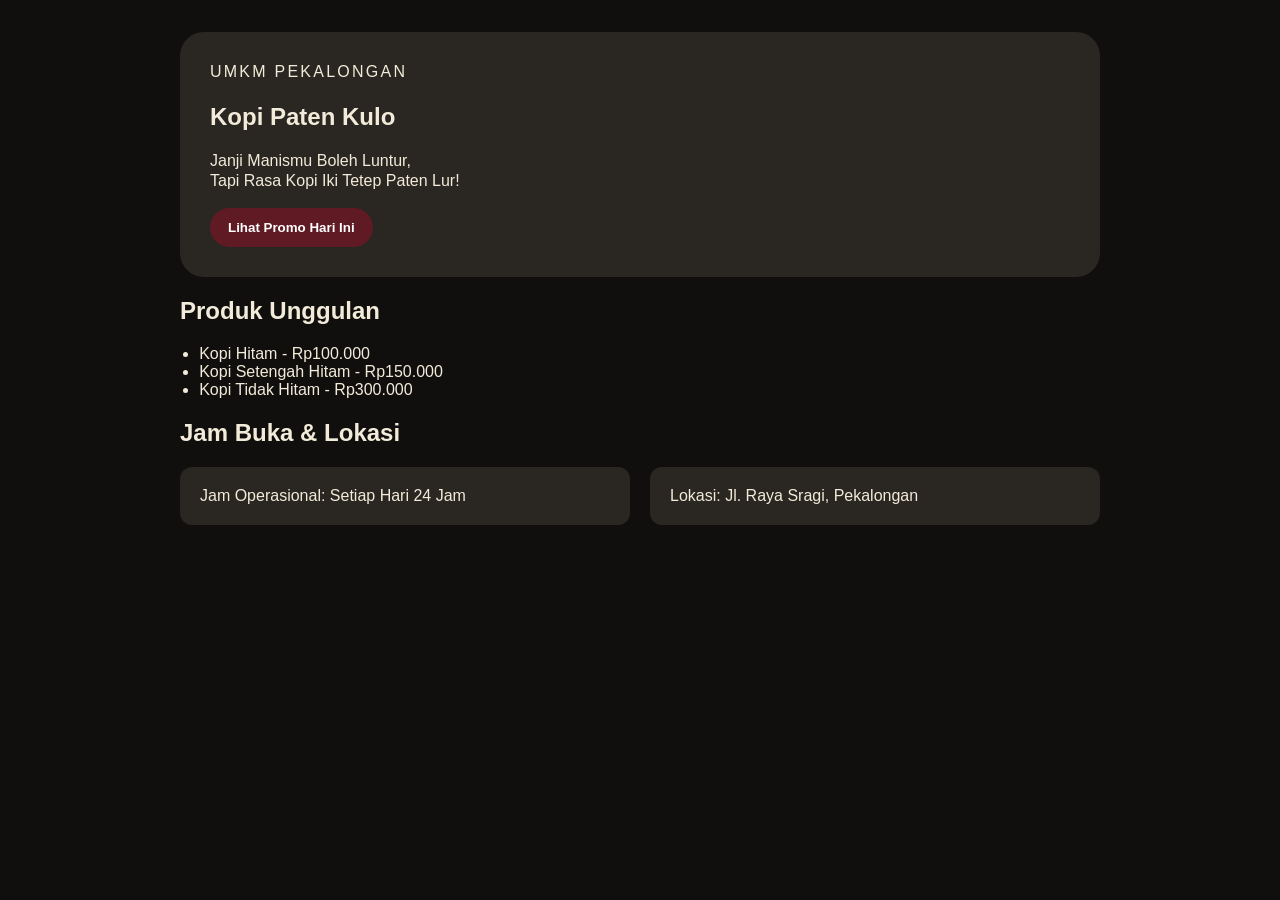
==== index.html @ 9f0358c4 "Final Section Jam Buka & Lokasi" ====
<!DOCTYPE html>
<html lang="id">
<head>
    <meta charset="UTF-8">
    <meta name="viewport" content="width=device-width, initial-scale=1.0">
    <title>Kopi Paten Kulo</title>
    <link rel="stylesheet" href="css/style.css">
</head>
<body>
    <main class="page">
        <section class="hero">
            <p class="eyebrow">UMKM Pekalongan</p>
            <h1>Kopi Paten Kulo</h1>
            <p>Janji Manismu Boleh Luntur, <br> Tapi Rasa Kopi Iki Tetep Paten Lur!</p>
            <button id="btn" type="button">Lihat Promo Hari Ini</button>
        </section>

        <section aria-labelledby="produk-title">
            <h2 id="produk-title">Produk Unggulan</h2>
            <ul class="produk">
                <li>Kopi Hitam          - Rp100.000</li>
                <li>Kopi Setengah Hitam - Rp150.000</li>
                <li>Kopi Tidak Hitam    - Rp300.000</li>
            </ul>

        </section>

        <section class="jam">
            <h2 id="title">Jam Buka & Lokasi</h2>
            <div class="info">
            <p>Jam Operasional: Setiap Hari 24 Jam</p>
            <p>Lokasi:
            Jl. Raya Sragi, Pekalongan</p>
            </div>
        </section>

    </main>
    <script src="js/script.js"></script>
</body>
</html>
---- css/style.css ----
body {
    margin: 0;
    color: #f2ebd9;
    background: #110f0e;
    font-family: Arial, sans-serif;
}

.page {
    max-width: 920px;
    margin: 0 auto;
    padding: 32px 20px;
}

.hero {
    padding: 30px;
    color: #f2ebd9;
    background: #2a2622;
    border-radius: 24px;
}

.hero p {
    line-height: 1.3;
}

.eyebrow {
    margin: 0 0 8px; 
    letter-spacing: 0.14em;
    text-transform: uppercase;
}

.produk {
    margin-top: 0;
    padding-left: 1.2rem;
}

button {
    padding: 12px 18px;
    color: #ffffff;
    font-weight: 700;
    background: #601a24;
    cursor: pointer;
    border: 0;
    border-radius: 999px;
}

.jam p {
    background: #2a2622;
    color: #f2ebd9;
    display: flex;
    padding: 20px;
    width: 100%;
    border-radius: 12px;
    align-items: center;
    margin-top: 0;
}

.info {
    display: flex;
    gap: 20px;
}
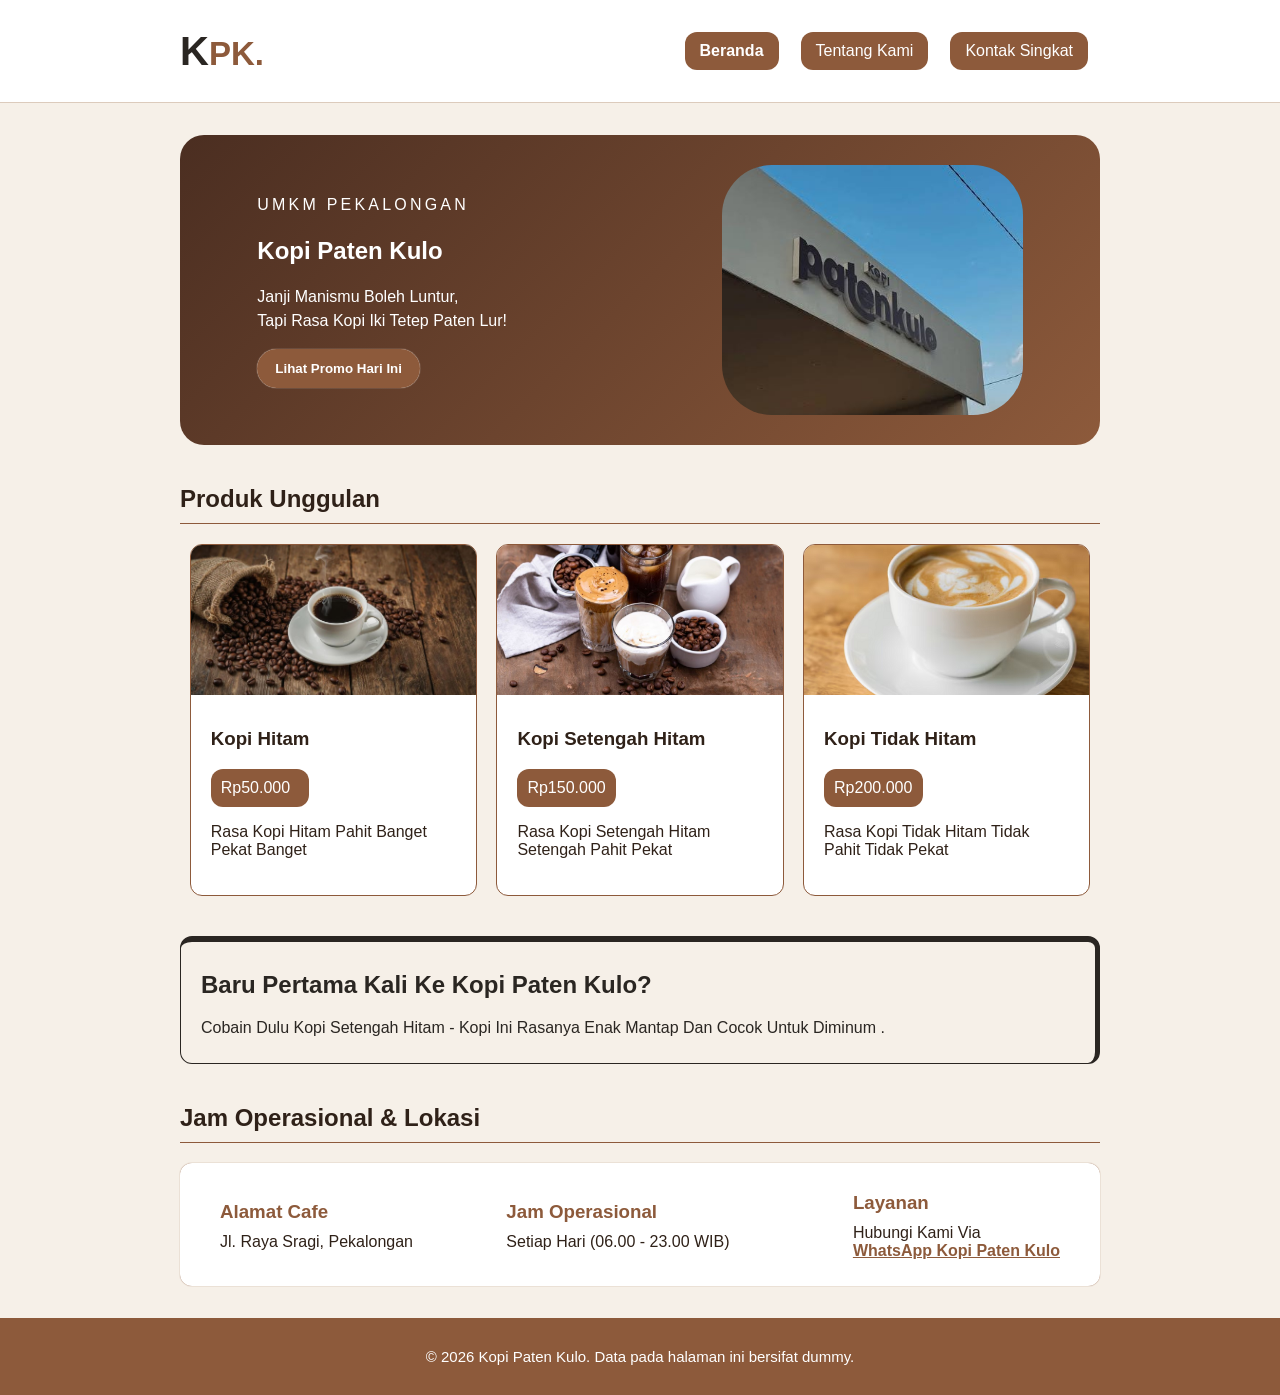
==== commit a7afb098: "feat: tambah semantic html dan navigasi 2 halaman" ====
--- a/index.html
+++ b/index.html
@@ -3,38 +3,91 @@
 <head>
     <meta charset="UTF-8">
     <meta name="viewport" content="width=device-width, initial-scale=1.0">
-    <title>Kopi Paten Kulo</title>
+    <title>Kopi Paten Kulo - Website UMKM</title>
     <link rel="stylesheet" href="css/style.css">
 </head>
-<body>
-    <main class="page">
+<body id="beranda">
+    <a class="skip-link" href="#konten">Lewati ke konten utama</a>
+    <header class="site-header">
+      <nav class="nav" aria-label="Navigasi utama">
+        <a class="brand" href="index.html"><span>K</span>PK.</a>
+        <ul>
+          <li><a aria-current="page" href="index.html">Beranda</a></li>
+          <li><a  href="tentang.html">Tentang Kami</a></li>
+          <li><a href="index.html#kontak">Kontak Singkat</a></li>
+        </ul>
+      </nav>
+    </header>
+
+    <main class="page" id="konten">
         <section class="hero">
+            <div class="hero-content">
             <p class="eyebrow">UMKM Pekalongan</p>
             <h1>Kopi Paten Kulo</h1>
             <p>Janji Manismu Boleh Luntur, <br> Tapi Rasa Kopi Iki Tetep Paten Lur!</p>
             <button id="btn" type="button">Lihat Promo Hari Ini</button>
+            </div>
+            <img src="assets/images/images.jpg" alt="Kopi Paten Kulo">
         </section>
 
         <section aria-labelledby="produk-title">
             <h2 id="produk-title">Produk Unggulan</h2>
-            <ul class="produk">
-                <li>Kopi Hitam          - Rp100.000</li>
-                <li>Kopi Setengah Hitam - Rp150.000</li>
-                <li>Kopi Tidak Hitam    - Rp300.000</li>
-            </ul>
-
-        </section>
-
-        <section class="jam">
-            <h2 id="title">Jam Buka & Lokasi</h2>
-            <div class="info">
-            <p>Jam Operasional: Setiap Hari 24 Jam</p>
-            <p>Lokasi:
-            Jl. Raya Sragi, Pekalongan</p>
+            <div class="produk-list">
+                <article class="produk-card">
+                    <img src="assets/images/kopi1.jpg" alt="Kopi Hitam">
+                    <div class="produk-info">
+                    <h3>Kopi Hitam</h3>
+                    <p class="harga">Rp50.000</p>
+                    <p>Rasa Kopi Hitam Pahit Banget Pekat Banget</p>
+                    </div>
+                </article>
+                <article class="produk-card">
+                    <img src="assets/images/kopi3.jpg" alt="Kopi Setengah Hitam">
+                    <div class="produk-info">
+                    <h3>Kopi Setengah Hitam</h3>
+                    <p class="harga">Rp150.000</p>
+                    <p>Rasa Kopi Setengah Hitam Setengah Pahit Pekat</p>
+                    </div>
+                </article>
+                <article class="produk-card">
+                    <img src="assets/images/kopi2.png" alt="Kopi Tidak Hitam">
+                    <div class="produk-info">
+                    <h3>Kopi Tidak Hitam</h3>
+                    <p class="harga">Rp200.000</p>
+                    <p>Rasa Kopi Tidak Hitam Tidak Pahit Tidak Pekat</p>
+                    </div>
+                </article>
             </div>
         </section>
 
+        <aside class="tambahan">
+            <h2>Baru Pertama Kali Ke Kopi Paten Kulo?</h2>
+            <p>Cobain Dulu Kopi Setengah Hitam - Kopi Ini Rasanya Enak Mantap Dan Cocok Untuk Diminum   .</p>
+        </aside>
+
+        <section class="kontak" id="kontak">
+            <h2 id="Kontak-title">Jam Operasional & Lokasi</h2>
+            <div class="kontak-card">
+            <div class="alamat">
+                <h3>Alamat Cafe</h3>
+                <p>Jl. Raya Sragi, Pekalongan</p>
+            </div>
+            <div class="jamop">
+                <h3>Jam Operasional</h3>
+                <p>Setiap Hari (06.00 - 23.00 WIB)</p>
+            </div>
+            <div class="layanan">
+                <h3>Layanan</h3>
+                <p>Hubungi Kami Via <br>
+                <a href="https://wa.me/6285641363739" target="_blank">
+                     WhatsApp Kopi Paten Kulo</a></p>
+            </div>
+            </div>
+        </section>
     </main>
+    <footer>
+        <p>&copy; 2026 Kopi Paten Kulo. Data pada halaman ini bersifat dummy.</p>
+    </footer>
     <script src="js/script.js"></script>
 </body>
 </html> 
--- a/css/style.css
+++ b/css/style.css
@@ -1,8 +1,71 @@
 body {
+    padding: 0;
     margin: 0;
-    color: #f2ebd9;
-    background: #110f0e;
+    color: #2f2118;
+    background: #f6f0e8;
     font-family: Arial, sans-serif;
+}
+
+/* Bagian Navbar */
+.site-header { 
+    padding: 16px 20px; 
+    background: white; 
+    border-bottom: 1px solid #dccbbc; 
+}
+
+.nav {
+    max-width: 920px; 
+    margin: 0 auto; 
+    display: flex;
+    align-items: center;
+    justify-content: space-between;
+}
+.brand { 
+    display: inline-block;  
+    color: #8d5a3b; 
+    font-weight: 800; 
+    text-decoration: none;
+    font-size: 33px;
+}
+
+.brand span {
+    font-size: 40px;
+    color: #2a2622;
+}
+.nav ul { 
+    display: flex;
+    gap: 10px; 
+    list-style: none; 
+}
+ .nav ul li a {
+    text-decoration: none;
+    color: white;
+    font-size: 16px;
+    background: #8d5a3b;
+    padding: 10px 15px;
+    border-radius: 12px;
+ }
+
+ .nav ul li a:hover {
+    text-decoration: underline;
+ }
+
+.nav ul li { 
+    display: flex; 
+    margin-right: 12px; 
+    align-items: center;
+}
+.nav a[aria-current="page"] { 
+    font-weight: 750; 
+}
+
+a:focus-visible,
+button:focus-visible { outline: 3px solid #2563eb; outline-offset: 3px; }
+/* Akhir Navbar */
+
+/* Bagian Section Hero */
+[aria-labelledby="produk-title"] {
+    margin-top: 40px;
 }
 
 .page {
@@ -11,51 +74,240 @@
     padding: 32px 20px;
 }
 
+.hero img {
+    width: 35%; 
+    border-radius: 50px;
+}
+
 .hero {
     padding: 30px;
-    color: #f2ebd9;
-    background: #2a2622;
+    color: white;
+    background: linear-gradient(135deg, #4b2e21, #8d5a3b);
     border-radius: 24px;
+    display: flex;
+    justify-content: space-around;
+    align-items: center;
+}
+
+.hero-content {
+    margin-right: 120px;
 }
 
 .hero p {
-    line-height: 1.3;
+    line-height: 1.5;
 }
 
 .eyebrow {
     margin: 0 0 8px; 
-    letter-spacing: 0.14em;
+    letter-spacing: 0.20em;
     text-transform: uppercase;
-}
-
-.produk {
-    margin-top: 0;
-    padding-left: 1.2rem;
 }
 
 button {
     padding: 12px 18px;
-    color: #ffffff;
+    color: white;
     font-weight: 700;
-    background: #601a24;
+    background: #8d5a3b;
     cursor: pointer;
     border: 0;
     border-radius: 999px;
-}
-
-.jam p {
-    background: #2a2622;
-    color: #f2ebd9;
-    display: flex;
-    padding: 20px;
+    box-shadow: 0 0 1px white;
+}
+/* Akhir Section Hero */
+
+/* Bagian section Produk */
+[aria-labelledby="produk-title"] {
+    margin-top: 40px;
+}
+
+#produk-title {
+    border-bottom: 1px solid #8d5a3b;
+    padding-bottom: 10px;
+}
+
+.produk-list {
+    display: flex;
+    justify-content: space-around;
+    align-items: center;
+}
+.produk-card {
+    width: 31%;
+    background: white;
+    overflow: hidden;
+    border-radius: 12px;
+    border: 1px solid #8d5a3b;
+}
+
+.produk-card img {
     width: 100%;
-    border-radius: 12px;
-    align-items: center;
+    height: 150px;
+    object-fit: cover;    
+}
+
+.produk-info {
+    padding: 10px 20px 20px 20px;
+}
+
+.harga {
+    background: #8d5a3b;
+    width: 32%;
+    border-radius: 12px;
+    color: white;
+    padding: 10px;
+}
+
+/* Akhir Section Produk */
+
+/* Aside */
+aside {
+    margin-top: 40px;
+    background: #f6f0e8;
+    padding: 10px 20px;
+    border-radius: 12px;
+    border: 1px solid #2a2622;
+    border-right: 5px solid #2a2622;
+    border-top: 6px solid #2a2622;
+    color: #2a2622;
+}
+/* Akhir Aside */
+
+/* Bagian Section Jam & Alamat */
+.kontak {
+    margin-top: 40px;
+}
+.kontak h2 {
+    border-bottom: 1px solid #8d5a3b;
+    padding-bottom: 10px;
+}
+
+.kontak-card {
+    display: flex;
+    justify-content: space-between;
+    align-items: center;
+    background: white;
+    box-shadow: 0 0 1px #8d5a3b;
+    padding: 10px 40px;
+    border-radius: 12px;
+}
+
+.kontak-card h3 {
+    color: #8d5a3b;
+    margin-bottom: 10px;
+}
+
+.kontak-card p {
+    font-weight: 100;
     margin-top: 0;
 }
 
-.info {
-    display: flex;
+.jamop {
+    margin-right: 30px;
+}
+
+.layanan a {
+    color: #8d5a3b;
+    font-weight: 600    ;
+}
+/* Akhir Jam & Alamat */
+
+/* Bagian Tentang Halaman 2 */
+[aria-labelledby="tentang-title"] {
+  background-color: white;
+  padding: 50px;
+  color: #2a2622;
+  border: 1px solid #8d5a3b;
+  border-radius: 12px;
+  text-align: center;
+  align-items: center;
+}
+
+.tentang-img {
+    width: 50%;
+    border-radius: 12px;
+    border: 2px solid white;
+}
+
+.desc {
+    line-height: 1.7;
+    margin-bottom: 35px;
+}
+/* Akhir Tentang Halaman 2 */
+
+/* bagian Section Nilai Halaman 2 */
+[aria-labelledby="nilai-title"] {
+    margin-top: 40px;
+    margin-bottom: 20px;
+}
+
+.box-nilai {
+    display: flex;
+}
+
+.box-nilai {
+    display: flex;
+    justify-content: space-between;
+    align-items: center;
     gap: 20px;
-}
-
+    padding: 10px 0;
+}
+
+.nilai-card {
+    background: #f6f0e8;
+    padding: 10px 20px;
+    border-radius: 12px;
+    border: 1px solid #2a2622;
+    border-right: 5px solid #2a2622;
+    border-bottom: 6px solid #2a2622;
+    color: #2a2622;
+}
+
+.nilai-card h3 {
+    margin-bottom: 10px;
+}
+
+.nilai-card p {
+    margin-top: 0;
+    font-weight: 100;
+}
+
+.nilai {
+    line-height: 1.5;
+}
+
+#nilai-title {
+    border-bottom: 1px solid #8d5a3b;
+    padding-bottom: 10px;
+}
+/* Akhir Nilai Halaman 2 */
+
+/* Bagian Skip Link */
+.skip-link { 
+    position: absolute; 
+    left: -9999px; 
+    padding: 8px 12px; 
+    color: white; 
+    background: #8d5a3b; 
+}
+
+.skip-link:focus { 
+    top: 8px; 
+    left: 8px; 
+}
+/* Akhir Skip Link */
+
+/* Footer 2 Halaman */
+footer {
+    padding: 15px;
+    color: white;
+    background: #8d5a3b ;
+    text-align: center;
+    font-size: 15px;
+}
+
+.site-footer { 
+    padding: 20px 20px; 
+    color: #8d5a3b; 
+    text-align: center; 
+    background: white; 
+}
+/* Akhir Footer 2 Halaman */
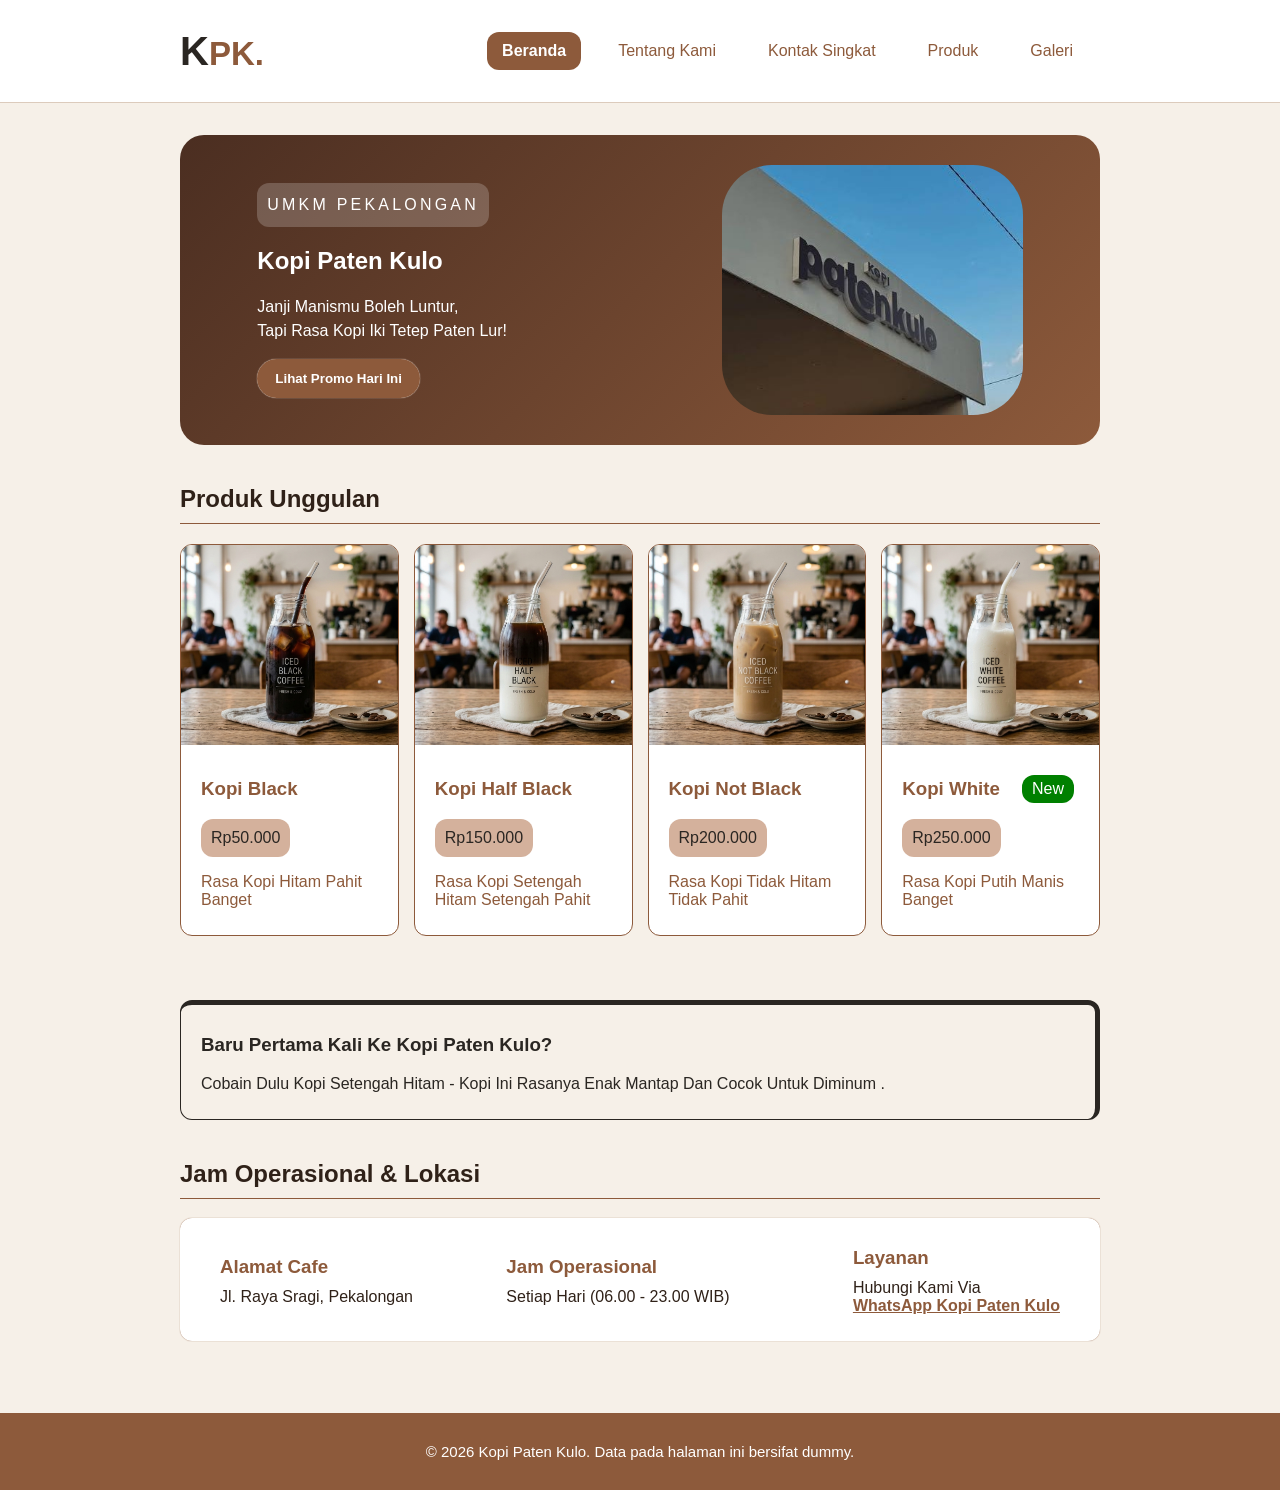
==== commit b739e548: "feat: tambah media dan tabel katalog" ====
--- a/index.html
+++ b/index.html
@@ -15,6 +15,8 @@
           <li><a aria-current="page" href="index.html">Beranda</a></li>
           <li><a  href="tentang.html">Tentang Kami</a></li>
           <li><a href="index.html#kontak">Kontak Singkat</a></li>
+          <li><a href="Produk.html">Produk</a></li>
+          <li><a href="galeri.html">Galeri</a></li>
         </ul>
       </nav>
     </header>
@@ -27,41 +29,63 @@
             <p>Janji Manismu Boleh Luntur, <br> Tapi Rasa Kopi Iki Tetep Paten Lur!</p>
             <button id="btn" type="button">Lihat Promo Hari Ini</button>
             </div>
-            <img src="assets/images/images.jpg" alt="Kopi Paten Kulo">
+            <img src="assets/images/kopi.jpg" alt="Kopi Paten Kulo">
         </section>
 
-        <section aria-labelledby="produk-title">
-            <h2 id="produk-title">Produk Unggulan</h2>
-            <div class="produk-list">
-                <article class="produk-card">
-                    <img src="assets/images/kopi1.jpg" alt="Kopi Hitam">
-                    <div class="produk-info">
-                    <h3>Kopi Hitam</h3>
-                    <p class="harga">Rp50.000</p>
-                    <p>Rasa Kopi Hitam Pahit Banget Pekat Banget</p>
-                    </div>
-                </article>
-                <article class="produk-card">
-                    <img src="assets/images/kopi3.jpg" alt="Kopi Setengah Hitam">
-                    <div class="produk-info">
-                    <h3>Kopi Setengah Hitam</h3>
-                    <p class="harga">Rp150.000</p>
-                    <p>Rasa Kopi Setengah Hitam Setengah Pahit Pekat</p>
-                    </div>
-                </article>
-                <article class="produk-card">
-                    <img src="assets/images/kopi2.png" alt="Kopi Tidak Hitam">
-                    <div class="produk-info">
-                    <h3>Kopi Tidak Hitam</h3>
-                    <p class="harga">Rp200.000</p>
-                    <p>Rasa Kopi Tidak Hitam Tidak Pahit Tidak Pekat</p>
-                    </div>
-                </article>
+<section aria-labelledby="produk-title">
+        <h2 id="produk-title">Produk Unggulan</h2>
+
+        <div class="produk-list">
+          <figure class="produk-card">
+            <img src="assets/images/kopi-hitam.jpg" alt="Kopi Black" />
+
+            <figcaption>
+              <h3>Kopi Black</h3>
+              <p class="harga">Rp50.000</p>
+              <p>Rasa Kopi Hitam Pahit Banget</p>
+            </figcaption>
+          </figure>
+
+          <figure class="produk-card">
+            <img
+              src="assets/images/kopi-setengah-hitam.jpg"
+              alt="Kopi Half Black"
+            />
+
+            <figcaption>
+              <h3>Kopi Half Black   </h3>
+              <p class="harga">Rp150.000</p>
+              <p>Rasa Kopi Setengah Hitam Setengah Pahit</p>
+            </figcaption>
+          </figure>
+
+          <figure class="produk-card">
+            <img src="assets/images/kopi-tidak-hitam.jpg" alt="Kopi Not Black" />
+
+            <figcaption>
+              <h3>Kopi Not Black</h3>
+              <p class="harga">Rp200.000</p>
+              <p>Rasa Kopi Tidak Hitam Tidak Pahit</p>
+            </figcaption>
+          </figure>
+
+          <figure class="produk-card">
+            <img src="assets/images/kopi-putih.jpg" alt="Kopi White"/>
+
+            <figcaption>
+            <div class="new">
+              <h3>Kopi White</h3>
+              <p>New</p>
             </div>
-        </section>
+              <p class="harga">Rp250.000</p>
+              <p>Rasa Kopi Putih Manis Banget</p>
+            </figcaption>
+          </figure>
+        </div>
+</section>
 
         <aside class="tambahan">
-            <h2>Baru Pertama Kali Ke Kopi Paten Kulo?</h2>
+            <h3>Baru Pertama Kali Ke Kopi Paten Kulo?</h3>
             <p>Cobain Dulu Kopi Setengah Hitam - Kopi Ini Rasanya Enak Mantap Dan Cocok Untuk Diminum   .</p>
         </aside>
 
--- a/css/style.css
+++ b/css/style.css
@@ -38,25 +38,39 @@
     list-style: none; 
 }
  .nav ul li a {
+    font-weight: 500;
+    text-decoration: none;
+    color: #8d5a3b;
+    font-size: 16px;
+    padding: 10px 15px;
+    border-radius: 12px;
+    transition: all .3s ease;
+ }
+
+ .nav ul li a:hover {
+    text-decoration: underline;
+    background: #8d5a3b4f;
+ }
+
+.nav ul li { 
+    display: flex; 
+    margin-right: 12px; 
+    align-items: center;
+}
+.nav a[aria-current="page"] { 
+    font-weight: 750; 
     text-decoration: none;
     color: white;
     font-size: 16px;
     background: #8d5a3b;
     padding: 10px 15px;
     border-radius: 12px;
- }
-
- .nav ul li a:hover {
-    text-decoration: underline;
- }
-
-.nav ul li { 
-    display: flex; 
-    margin-right: 12px; 
-    align-items: center;
-}
-.nav a[aria-current="page"] { 
-    font-weight: 750; 
+}
+
+.nav a[aria-current="page"]:hover {
+    background: #8d5a3b;
+    color: white;
+    text-decoration: none;
 }
 
 a:focus-visible,
@@ -93,6 +107,19 @@
     margin-right: 120px;
 }
 
+.hero-content-produk {
+    margin-left: 70px;
+}
+
+.hero-content-produk span {
+    color: white;
+    font-weight: 700;
+}
+
+.hero-content-galeri {
+    margin-right: 140px;
+}
+
 .hero p {
     line-height: 1.5;
 }
@@ -101,6 +128,18 @@
     margin: 0 0 8px; 
     letter-spacing: 0.20em;
     text-transform: uppercase;
+    background: rgba(255, 255, 255, 0.2);
+    padding: 10px;
+    width: fit-content;
+    border-radius: 12px;
+    white-space: nowrap;
+}
+
+.eyebrow-tentang {
+    margin: 0 0 8px; 
+    letter-spacing: 0.20em;
+    text-transform: uppercase;
+
 }
 
 button {
@@ -120,6 +159,10 @@
     margin-top: 40px;
 }
 
+.foto-produk {
+    margin-top: 40px;
+}
+
 #produk-title {
     border-bottom: 1px solid #8d5a3b;
     padding-bottom: 10px;
@@ -129,19 +172,108 @@
     display: flex;
     justify-content: space-around;
     align-items: center;
-}
+    margin-bottom: 40px;
+    gap: 15px;
+}
+
+.produk-list-foto {
+    display: flex;
+    align-items: center;
+    justify-content: space-around;
+    margin-bottom: 10px;
+}
+
 .produk-card {
-    width: 31%;
+    width: 25%;
     background: white;
     overflow: hidden;
     border-radius: 12px;
     border: 1px solid #8d5a3b;
+    
 }
 
 .produk-card img {
     width: 100%;
-    height: 150px;
+    height: 200px;
     object-fit: cover;    
+}
+
+.new {
+    display: flex;
+    align-items: center;
+    justify-content: space-between;
+}
+
+.new p {
+    margin-right: 5px;
+    background: green;
+    padding: 5px 10px;
+    border-radius: 12px;
+    color: white;
+}
+
+.produk-card .info-baru {
+    display: flex;
+    align-items: center;
+    justify-content: space-between;
+    
+}
+
+#tim-title {
+    border-bottom: 1px solid #8d5a3b;
+    padding-bottom: 10px;
+}
+
+.tim {
+    display: flex;
+    gap: 30px;
+    align-items: center;
+}
+
+.produk-card-tim {
+    width: 50%;
+    height: 350px;
+    background: white;
+    border-radius: 12px;
+    overflow: hidden;
+    border: 1px solid #8d5a3b;
+}
+
+.produk-card-tim img {
+    width: 100%;
+    height: 86%;
+    object-fit: cover;
+}
+
+.produk-card-tim figcaption {
+    padding: 10px 10px 10px 20px;
+}
+
+.suasana-kedai {
+    margin-top: 40px;
+}
+
+#suasana-title {
+    border-bottom: 1px solid #8d5a3b;
+    padding-bottom: 10px;
+}
+
+.produk-card-suasana {
+    background: white;
+    border-radius: 12px;
+    overflow: hidden;
+    border: 1px solid #8d5a3b;
+}
+
+.produk-card-suasana img {
+    width: 100%;
+    height: 290px;
+    object-fit: cover;
+}
+
+.produk-card-suasana figcaption {
+    padding: 10px;
+    text-align: center;
 }
 
 .produk-info {
@@ -149,11 +281,12 @@
 }
 
 .harga {
-    background: #8d5a3b;
-    width: 32%;
-    border-radius: 12px;
-    color: white;
+    margin-top: 0;
+    background: #b4785392;
+    width: fit-content;
+    border-radius: 12px;
     padding: 10px;
+    color: #2a2622;
 }
 
 /* Akhir Section Produk */
@@ -166,7 +299,7 @@
     border-radius: 12px;
     border: 1px solid #2a2622;
     border-right: 5px solid #2a2622;
-    border-top: 6px solid #2a2622;
+    border-top: 5px solid #2a2622;
     color: #2a2622;
 }
 /* Akhir Aside */
@@ -174,6 +307,7 @@
 /* Bagian Section Jam & Alamat */
 .kontak {
     margin-top: 40px;
+    padding-bottom: 40px;
 }
 .kontak h2 {
     border-bottom: 1px solid #8d5a3b;
@@ -236,7 +370,7 @@
 /* bagian Section Nilai Halaman 2 */
 [aria-labelledby="nilai-title"] {
     margin-top: 40px;
-    margin-bottom: 20px;
+    padding-bottom: 40px;
 }
 
 .box-nilai {
@@ -310,4 +444,183 @@
     text-align: center; 
     background: white; 
 }
-/* Akhir Footer 2 Halaman */+/* Akhir Footer 2 Halaman */
+
+.kategori {
+    margin-top: 40px;
+}
+
+.kategori-title {
+    border-bottom: 1px solid #8d5a3b;
+    padding-bottom: 10px;
+}
+.kategori-produk {
+    display: flex;
+    align-items: center;
+    gap: 20px;
+}
+
+.kategori-produk p {
+    width: 100%;
+    background: white;
+    box-shadow: 0 0 1px #8d5a3b;
+    padding: 20px;
+    border-radius: 12px;
+    margin: 0;
+    color: #8d5a3b;
+}
+
+.header-harga {
+    margin-top: 40px;
+}
+.header-harga h2 {
+    margin-bottom: 15px;
+}
+
+.header-harga p {
+    margin-top: 0;
+    border-bottom: 1px solid #8d5a3b;
+    padding-bottom: 10px;
+}
+
+/* Section Tabel */
+[aria-labelledby="harga-title"] {
+    margin-bottom: 40px;
+    padding-bottom: 40px;
+}
+
+.tabel {
+  border: 1px solid #8d5a3b;
+  border-radius: 12px;
+  overflow: hidden;
+  background-color: white;
+  text-align: left;
+}
+
+.tabel table {
+  width: 100%;
+  border-collapse: collapse;
+}
+
+.tabel caption {
+  text-align: left;
+  font-size: 1.125rem;
+  font-weight: bold;
+  padding: 16px 24px;
+  color: #1a1a1a;
+  background-color: #f6f0e8;
+}
+
+.tabel .caption-box {
+    background-color: white;
+}
+
+.tabel thead tr.title {
+  background-color: #8d5a3b;
+  color: #ffffff;
+}
+
+.tabel th, .tabel td {
+  padding: 16px 24px;
+}
+
+.tabel tbody tr td,
+.tabel tbody tr th {
+  border-top: 1px solid #e2d2c1;
+}
+
+.tabel tbody td:last-child {
+  font-weight: bold;
+  color: #8d5a3b;
+}
+
+.half-black {
+    background-color: #f6f0e8;
+}
+
+.white {
+    background-color: #f6f0e8;
+}
+
+.black {
+    background-color: #f6f0e8;
+}
+
+.not-black {
+    background-color: #f6f0e8;
+}
+/* Akhir Tabel */
+
+
+img { 
+    max-width: 100%; 
+    height: auto; 
+}
+figure { 
+    margin: 0 0 24px; 
+}
+
+figcaption {
+    padding: 10px 20px;
+    color: #8d5a3b;
+}
+
+[aria-labelledby="audio-title"] {
+    margin-top: 40px;
+    padding-bottom: 40px;
+}
+
+#audio-title {
+    border-bottom: 1px solid #8d5a3b;
+    padding-bottom: 10px;
+}
+
+.audio {
+    background: white;
+    padding: 10px 20px 20px 20px;
+    border-radius: 12px;
+    box-shadow: 0 0 1px #8d5a3b;
+}
+
+.audio p {
+    padding-left: 10px;
+    color: #8d5a3b;
+}
+
+audio {
+    width: 100%;
+    margin-top: 10px;
+}
+
+#video-title {
+    border-bottom: 1px solid #8d5a3b;
+    padding-bottom: 10px;
+}
+
+[aria-labelledby="video-title"] {
+    margin-top: 30px;
+}
+
+.video {
+  width: 95%;
+  background: white;
+  padding: 20px 20px 10px 20px;
+  border-radius: 12px;
+  align-items: center;
+}
+
+.video video {
+  display: block;
+  margin: 0 auto;
+  width: 95%;
+  border-radius: 14px;  
+  box-shadow: 5px 5px 0 #2a2622;
+  background: #f6f0e8;
+}
+
+.video figcaption {
+  margin-top: 15px;
+  font-size: 15px;
+  line-height: 1.6;
+  color: #5f5148;
+}
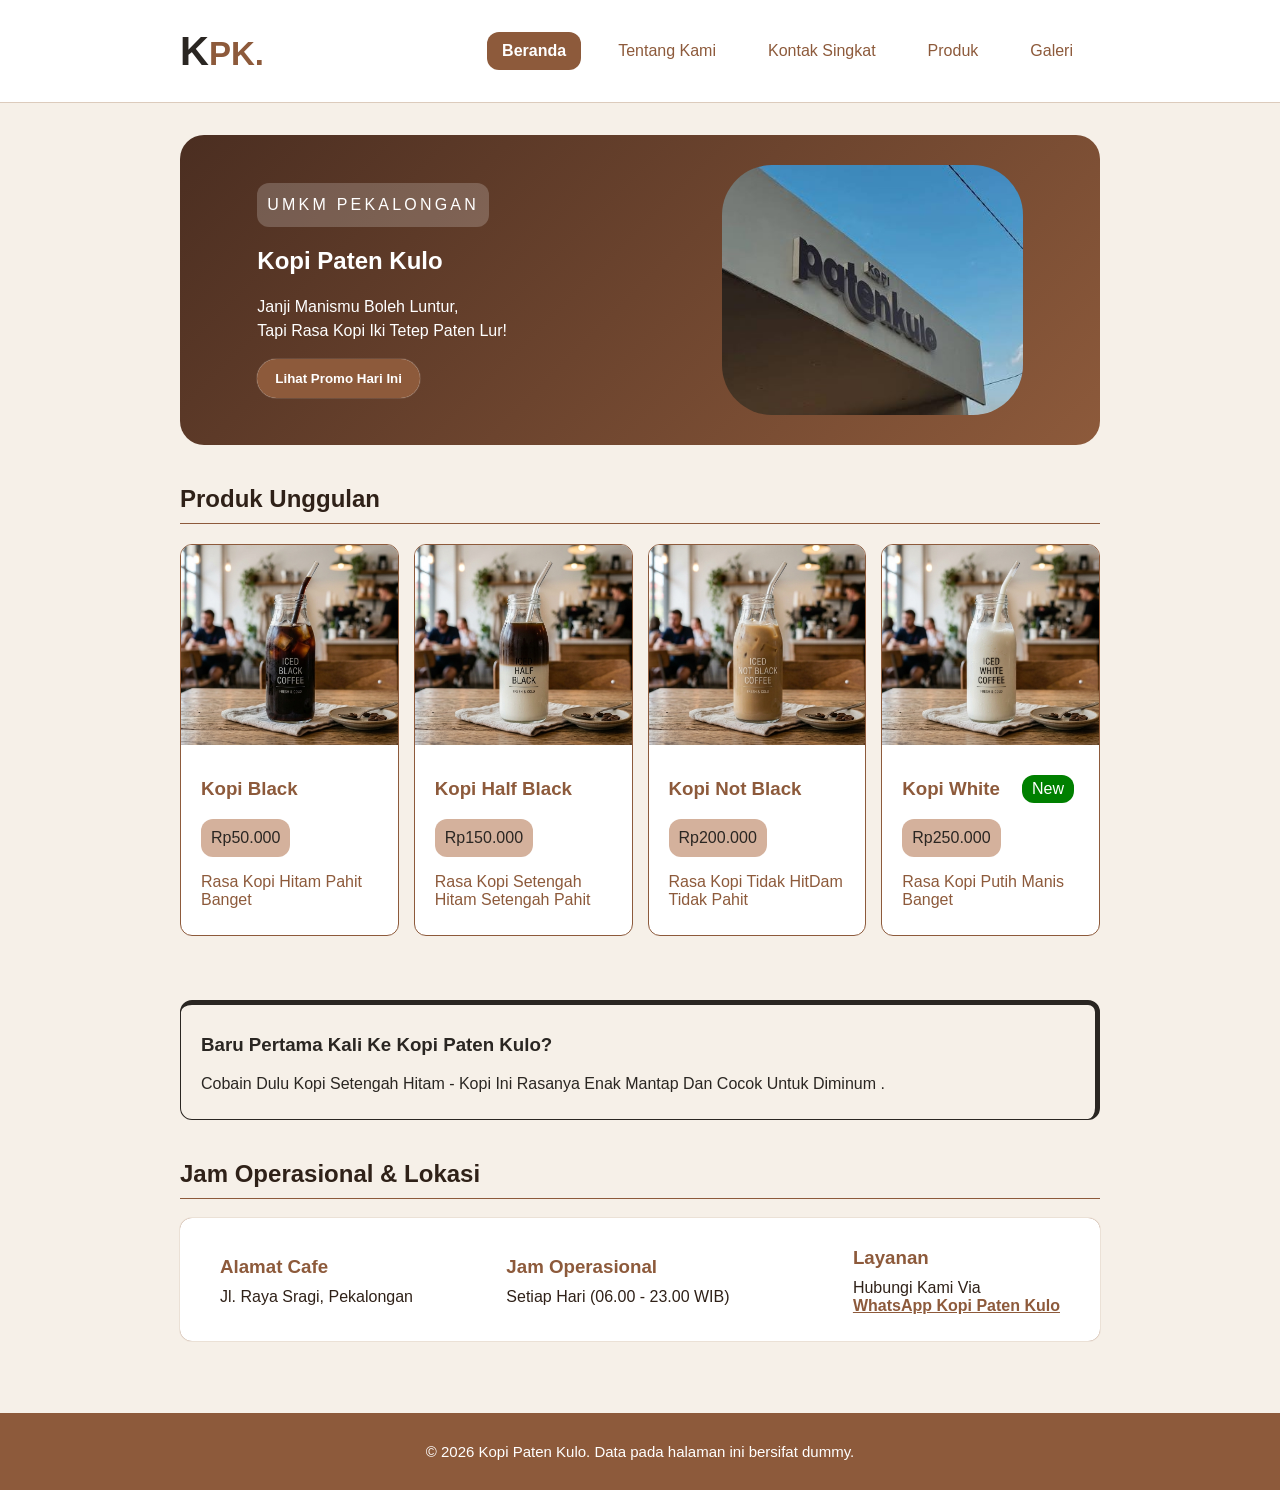
==== commit e90f680f: "Feat: Tambah Media Dan Tabel Katalog" ====
--- a/index.html
+++ b/index.html
@@ -13,9 +13,9 @@
         <a class="brand" href="index.html"><span>K</span>PK.</a>
         <ul>
           <li><a aria-current="page" href="index.html">Beranda</a></li>
-          <li><a  href="tentang.html">Tentang Kami</a></li>
+          <li><a href="tentang.html">Tentang Kami</a></li>
           <li><a href="index.html#kontak">Kontak Singkat</a></li>
-          <li><a href="Produk.html">Produk</a></li>
+          <li><a href="produk.html">Produk</a></li>
           <li><a href="galeri.html">Galeri</a></li>
         </ul>
       </nav>
@@ -65,13 +65,12 @@
             <figcaption>
               <h3>Kopi Not Black</h3>
               <p class="harga">Rp200.000</p>
-              <p>Rasa Kopi Tidak Hitam Tidak Pahit</p>
+              <p>Rasa Kopi Tidak HitDam Tidak Pahit</p>
             </figcaption>
           </figure>
 
           <figure class="produk-card">
             <img src="assets/images/kopi-putih.jpg" alt="Kopi White"/>
-
             <figcaption>
             <div class="new">
               <h3>Kopi White</h3>
@@ -82,6 +81,7 @@
             </figcaption>
           </figure>
         </div>
+
 </section>
 
         <aside class="tambahan">
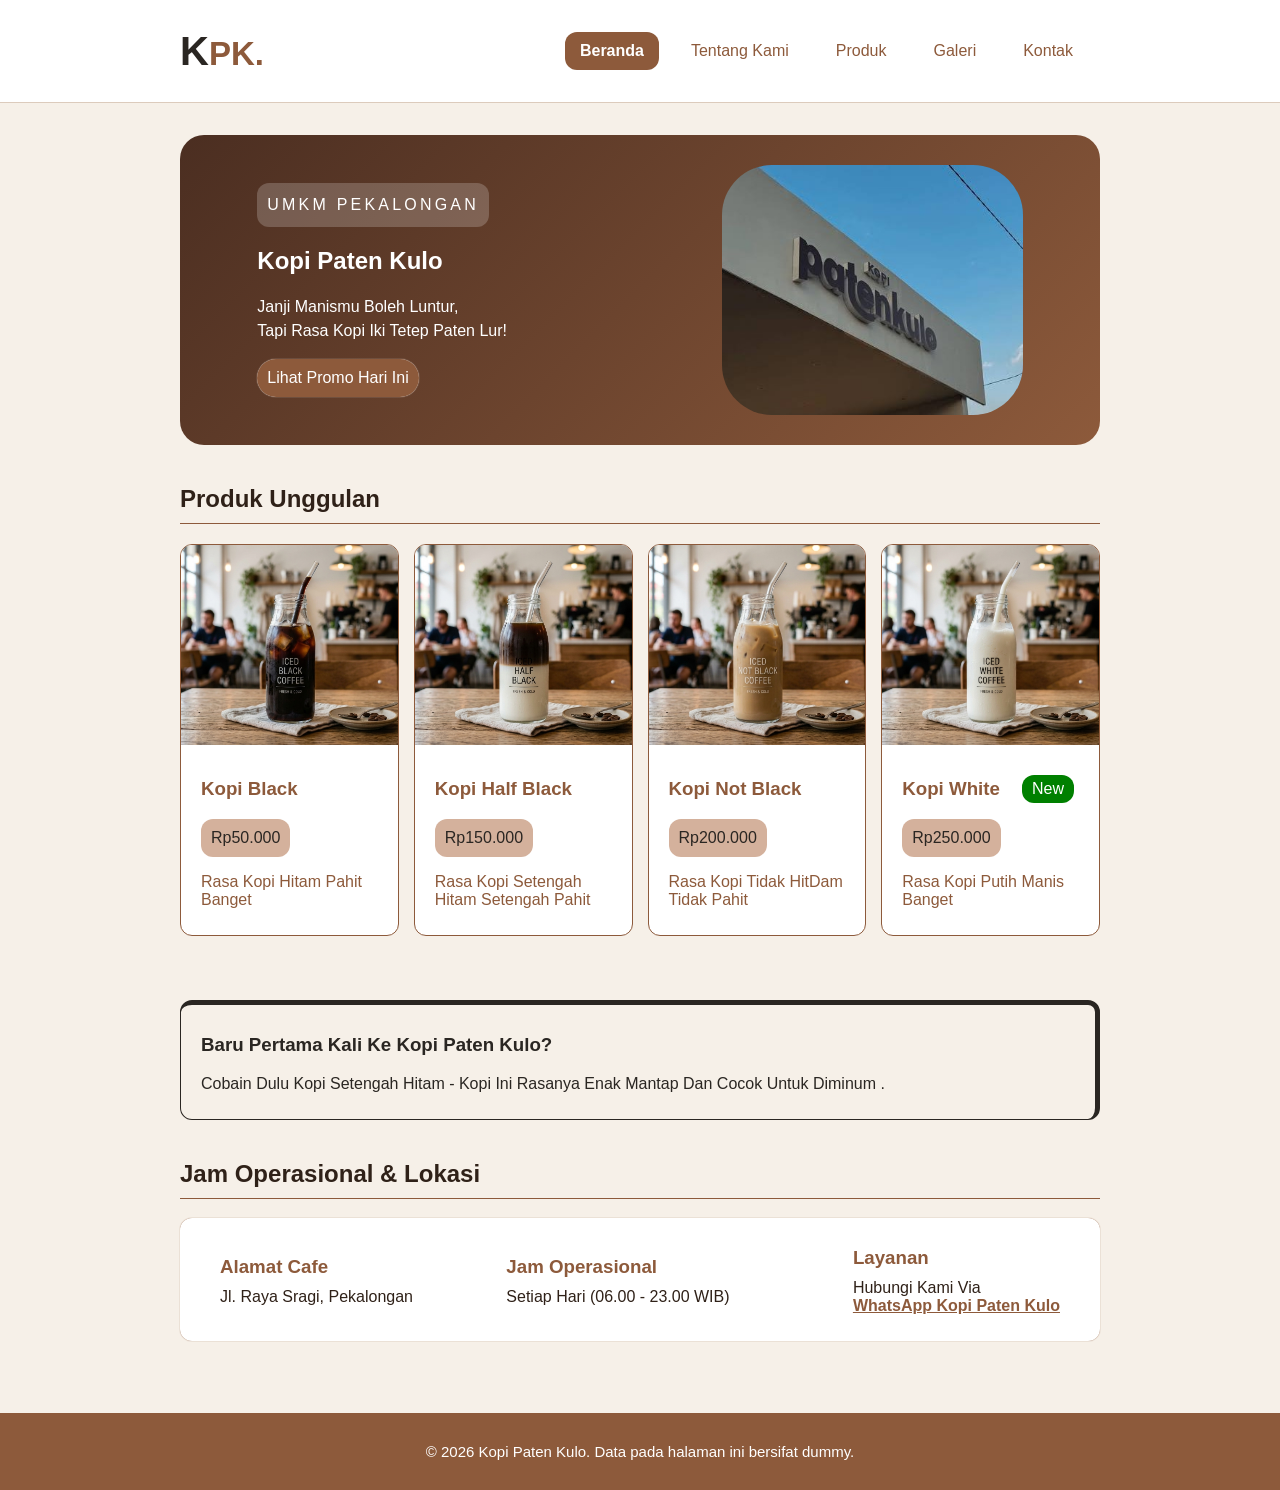
==== commit 5ce4275b: "feat: tambah form kontak aksesibel dan preview" ====
--- a/index.html
+++ b/index.html
@@ -14,9 +14,9 @@
         <ul>
           <li><a aria-current="page" href="index.html">Beranda</a></li>
           <li><a href="tentang.html">Tentang Kami</a></li>
-          <li><a href="index.html#kontak">Kontak Singkat</a></li>
           <li><a href="produk.html">Produk</a></li>
           <li><a href="galeri.html">Galeri</a></li>
+          <li><a href="kontak.html">Kontak</a></li>
         </ul>
       </nav>
     </header>
@@ -89,7 +89,7 @@
             <p>Cobain Dulu Kopi Setengah Hitam - Kopi Ini Rasanya Enak Mantap Dan Cocok Untuk Diminum   .</p>
         </aside>
 
-        <section class="kontak" id="kontak">
+        <section class="kontak" id="layanan">
             <h2 id="Kontak-title">Jam Operasional & Lokasi</h2>
             <div class="kontak-card">
             <div class="alamat">
--- a/css/style.css
+++ b/css/style.css
@@ -34,7 +34,7 @@
 }
 .nav ul { 
     display: flex;
-    gap: 10px; 
+    gap: 5px; 
     list-style: none; 
 }
  .nav ul li a {
@@ -623,4 +623,60 @@
   font-size: 15px;
   line-height: 1.6;
   color: #5f5148;
-}+}
+
+.field { 
+    margin-bottom: 16px; 
+}
+.field label { 
+    display: block; 
+    margin-bottom: 6px; 
+}
+fieldset { 
+    margin: 0 0 16px; 
+}
+#preview-form { 
+    padding: 16px; 
+    white-space: pre-wrap; 
+    background: white; 
+    border: 1px solid #dccbbc; 
+}
+
+form,
+pre {
+  background: white;
+  border: 1px solid #ead8c3;
+  border-radius: 16px;
+  padding: 18px;
+}
+
+.field {
+  display: grid;
+  gap: 6px;
+  margin-bottom: 14px;
+}
+
+label,
+legend {
+  font-weight: 700;
+}
+
+input,
+select,
+textarea,
+button {
+  font: inherit;
+  padding: 10px;
+}
+
+fieldset {
+  display: grid;
+  gap: 8px;
+  margin: 0 0 14px;
+  border: 1px solid #ead8c3;
+  border-radius: 12px;
+}
+
+button {
+  cursor: pointer;
+}
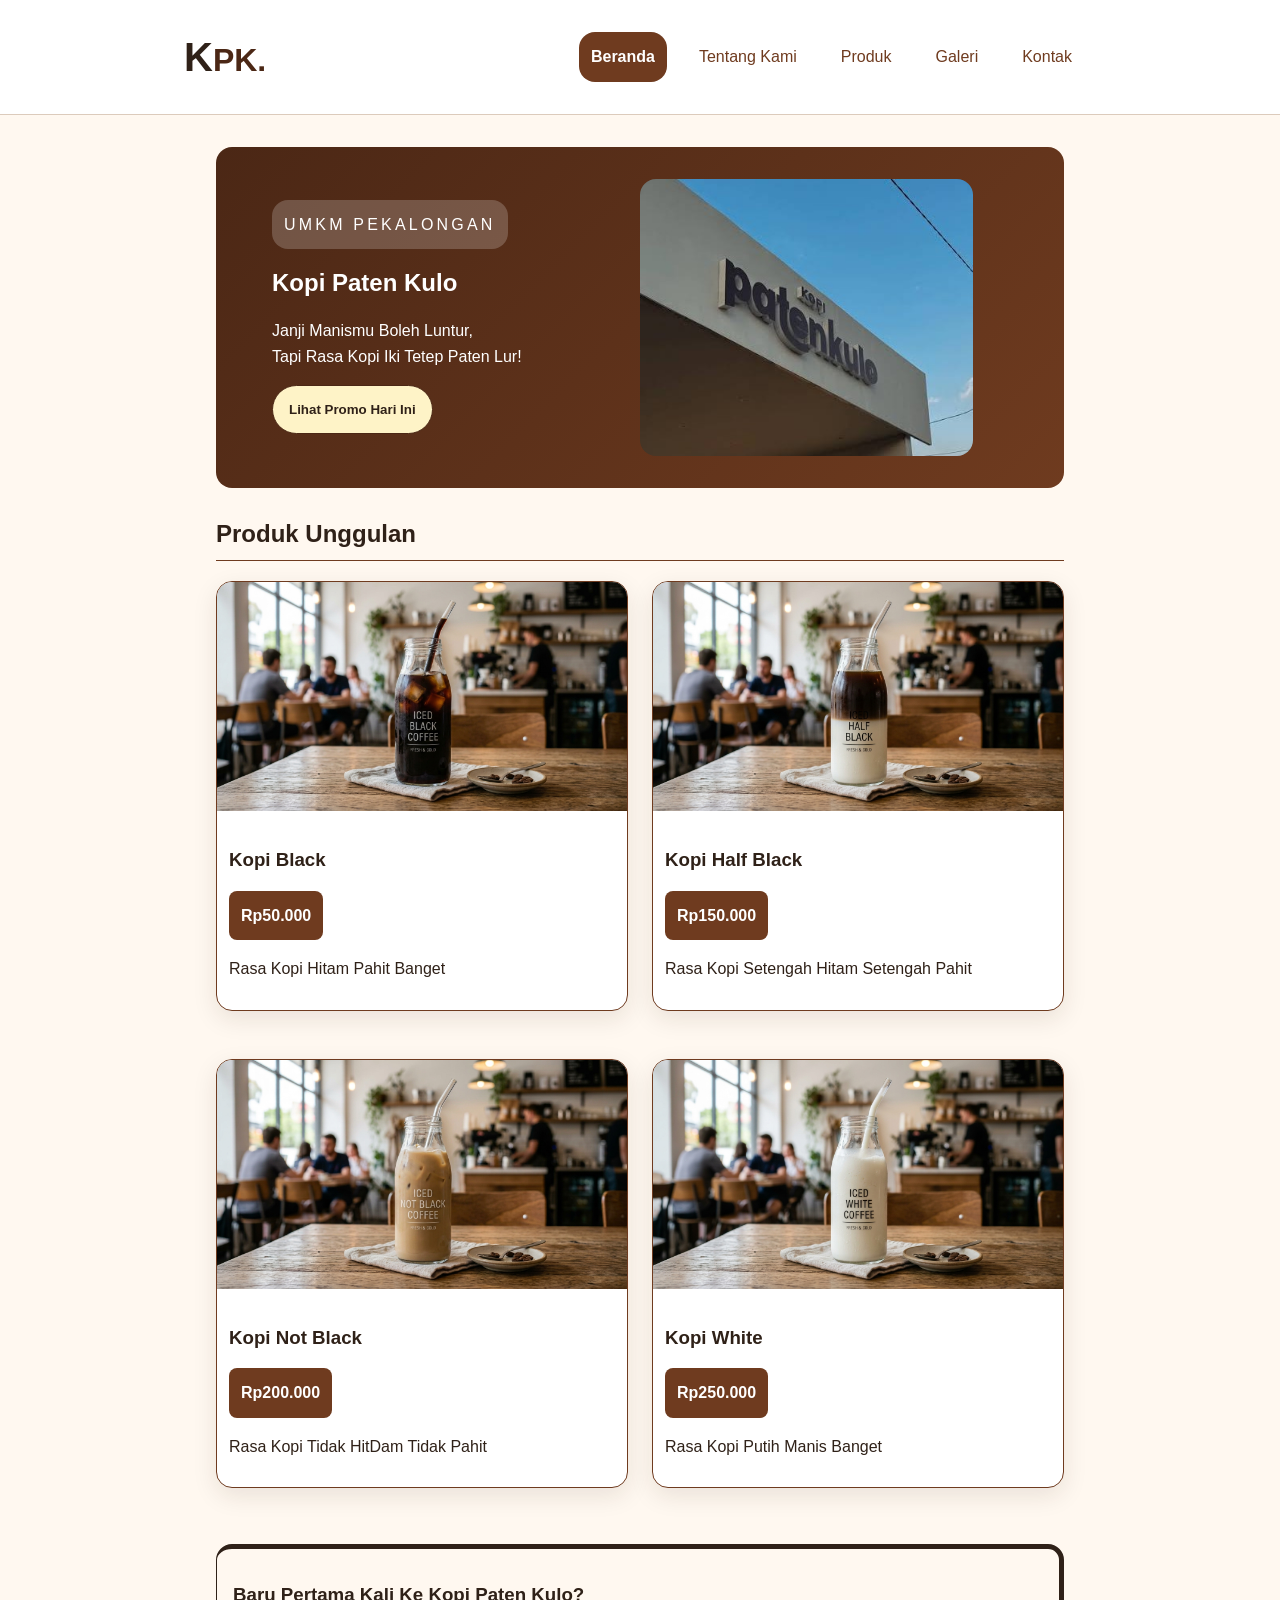
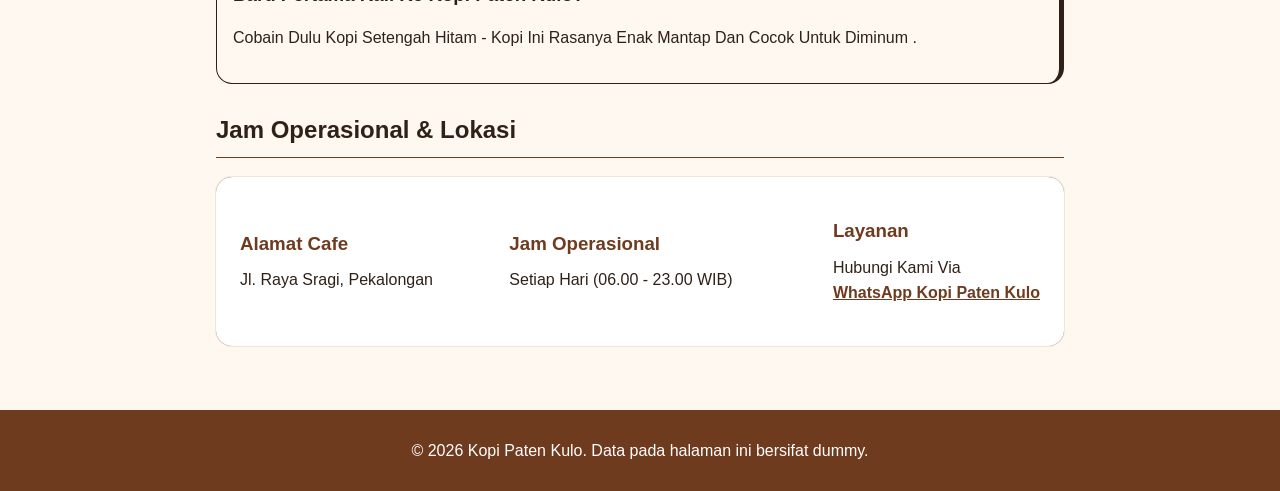
==== commit 2258aab6: "feat: bangun layout flexbox dan grid" ====
--- a/index.html
+++ b/index.html
@@ -62,7 +62,7 @@
           <figure class="produk-card">
             <img src="assets/images/kopi-tidak-hitam.jpg" alt="Kopi Not Black" />
 
-            <figcaption>
+            <figcaption> 
               <h3>Kopi Not Black</h3>
               <p class="harga">Rp200.000</p>
               <p>Rasa Kopi Tidak HitDam Tidak Pahit</p>
@@ -72,10 +72,7 @@
           <figure class="produk-card">
             <img src="assets/images/kopi-putih.jpg" alt="Kopi White"/>
             <figcaption>
-            <div class="new">
               <h3>Kopi White</h3>
-              <p>New</p>
-            </div>
               <p class="harga">Rp250.000</p>
               <p>Rasa Kopi Putih Manis Banget</p>
             </figcaption>
--- a/css/style.css
+++ b/css/style.css
@@ -1,499 +1,553 @@
+/* =================================================ur
+   1. ROOT VARIABLES & GLOBAL STYLES
+   ================================================= */
+:root {
+  /* Warna */
+  --color-primary: #6f3b1f;
+  --color-primary-strong: #4b2715;
+  --color-text: #2f2118;
+  --color-muted: #6b5b52;
+  --color-surface: #ffffff;
+  --color-surface-soft: #fff8f0;
+  --color-border: #dccbbc;
+  --color-focus: #1d4ed8;
+  --color-success: #28a745;
+
+  /* Spacing */
+  --space-1: 0.5rem;
+  --space-2: 0.75rem;
+  --space-3: 1rem;
+  --space-4: 1.5rem;
+  --space-5: 2rem;
+
+  /* Radius */
+  --radius-sm: 0.5rem;
+  --radius-md: 1rem;
+  --radius-btn: 2rem;
+
+  /* Shadow */
+  --shadow-card: 0 0.5rem 1.5rem rgb(47 33 24 / 0.1);
+
+  /* Hover */
+  --hover: #8d5a3b4f;
+  --hover-strong: #4c2511; 
+}
+
+*,
+*::before,
+*::after {
+  box-sizing: border-box;
+}
+
 body {
-    padding: 0;
-    margin: 0;
-    color: #2f2118;
-    background: #f6f0e8;
-    font-family: Arial, sans-serif;
-}
-
-/* Bagian Navbar */
-.site-header { 
-    padding: 16px 20px; 
-    background: white; 
-    border-bottom: 1px solid #dccbbc; 
+  padding: 0;
+  margin: 0;
+  color: var(--color-text);
+  background: var(--color-surface-soft);
+  font-family: Arial, sans-serif;
+  font-size: 1rem;
+  line-height: 1.6;
+}
+
+img {
+  max-width: 100%;
+  height: auto;
+}
+
+figure {
+  margin: 0 0 var(--space-4);
+}
+
+figcaption {
+  padding: var(--space-2);
+  color: var(--color-text);
+}
+
+h1,
+h2,
+h3 {
+  line-height: 1.2;
+  text-wrap: balance;
+}
+
+a:focus-visible,
+button:focus-visible {
+  outline: 3px solid var(--color-focus);
+  outline-offset: 3px;
+}
+
+.skip-link {
+  position: absolute;
+  left: -9999px;
+  padding: var(--space-1);
+  color: var(--color-surface);
+  background: var(--color-primary);
+  border-radius: var(--radius-sm);
+}
+
+.skip-link:focus {
+  top: var(--space-1);
+  left: var(--space-1);
+}
+
+/* =================================================
+   2. NAVBAR
+   ================================================= */
+.site-header {
+  padding: var(--space-3);
+  background: var(--color-surface);
+  border-bottom: 1px solid var(--color-border);
 }
 
 .nav {
-    max-width: 920px; 
-    margin: 0 auto; 
-    display: flex;
-    align-items: center;
-    justify-content: space-between;
-}
-.brand { 
-    display: inline-block;  
-    color: #8d5a3b; 
-    font-weight: 800; 
-    text-decoration: none;
-    font-size: 33px;
+  max-width: 57rem;
+  margin: 0 auto;
+  display: flex;
+  flex-wrap: wrap;
+  align-items: center;
+  justify-content: space-between;
+}
+
+.brand {
+  display: inline-block;
+  color: var(--color-primary);
+  font-weight: 800;
+  font-size: 2rem;  
+  text-decoration: none;
 }
 
 .brand span {
-    font-size: 40px;
-    color: #2a2622;
-}
-.nav ul { 
-    display: flex;
-    gap: 5px; 
-    list-style: none; 
-}
- .nav ul li a {
-    font-weight: 500;
-    text-decoration: none;
-    color: #8d5a3b;
-    font-size: 16px;
-    padding: 10px 15px;
-    border-radius: 12px;
-    transition: all .3s ease;
- }
-
- .nav ul li a:hover {
-    text-decoration: underline;
-    background: #8d5a3b4f;
- }
-
-.nav ul li { 
-    display: flex; 
-    margin-right: 12px; 
-    align-items: center;
-}
-.nav a[aria-current="page"] { 
-    font-weight: 750; 
-    text-decoration: none;
-    color: white;
-    font-size: 16px;
-    background: #8d5a3b;
-    padding: 10px 15px;
-    border-radius: 12px;
+  font-size: 2.5rem;
+  color: var(--color-text);
+}
+
+.nav ul {
+  display: flex;
+  flex-wrap: wrap;
+  gap: var(--space-1);
+  list-style: none;
+} 
+
+.nav ul li {
+  display: flex;
+  margin-right: var(--space-2);
+  align-items: center;
+}
+
+.nav ul li a {
+  color: var(--color-primary);
+  padding: var(--space-2);
+  border-radius: var(--radius-md);
+  font-weight: 500;
+  text-decoration: none;
+  transition: all 0.3s ease;
+}
+
+.nav ul li a:hover {
+  text-decoration: underline;
+  background: var(--hover);
+}
+
+.nav a {
+  color: #4b2715; 
+}
+
+.nav a[aria-current="page"] {
+  font-weight: 750;
+  text-decoration: none;
+  color: var(--color-surface);
+  background: var(--color-primary);
+  padding: var(--space-2);
+  border-radius: var(--radius-md);
 }
 
 .nav a[aria-current="page"]:hover {
-    background: #8d5a3b;
-    color: white;
-    text-decoration: none;
-}
-
-a:focus-visible,
-button:focus-visible { outline: 3px solid #2563eb; outline-offset: 3px; }
-/* Akhir Navbar */
-
-/* Bagian Section Hero */
+  background: var(--color-primary);
+  color: var(--color-surface);
+  text-decoration: none;
+}
+
+/* =================================================
+   3. HERO SECTION
+   ================================================= */
+.page {
+  max-width: 57rem;
+  margin: 0 auto;
+  padding: var(--space-5);
+}
+
 [aria-labelledby="produk-title"] {
-    margin-top: 40px;
-}
-
-.page {
-    max-width: 920px;
-    margin: 0 auto;
-    padding: 32px 20px;
+  margin-top: var(--space-5);
+}
+
+.hero {
+  padding: var(--space-5);
+  color: var(--color-surface);
+  background: linear-gradient(
+    135deg,
+    var(--color-primary-strong),
+    var(--color-primary)
+  );
+  border-radius: var(--radius-md);
+  display: grid;
+  grid-template-columns: repeat(2, minmax(0,1fr));
+  align-items: center;
+  justify-content: center;
 }
 
 .hero img {
-    width: 35%; 
-    border-radius: 50px;
-}
-
-.hero {
-    padding: 30px;
-    color: white;
-    background: linear-gradient(135deg, #4b2e21, #8d5a3b);
-    border-radius: 24px;
-    display: flex;
-    justify-content: space-around;
-    align-items: center;
+  width: 85%;
+  border-radius: var(--radius-md);
 }
 
 .hero-content {
-    margin-right: 120px;
-}
-
-.hero-content-produk {
-    margin-left: 70px;
+  margin-left: var(--space-4);
 }
 
 .hero-content-produk span {
-    color: white;
-    font-weight: 700;
+  color: var(--color-surface);
+  font-weight: 700;
 }
 
 .hero-content-galeri {
-    margin-right: 140px;
-}
-
-.hero p {
-    line-height: 1.5;
+  margin-right: var(--space-5);
 }
 
 .eyebrow {
-    margin: 0 0 8px; 
-    letter-spacing: 0.20em;
-    text-transform: uppercase;
-    background: rgba(255, 255, 255, 0.2);
-    padding: 10px;
-    width: fit-content;
-    border-radius: 12px;
-    white-space: nowrap;
+  margin: 0 0 var(--space-1);
+  letter-spacing: 0.20em;
+  text-transform: uppercase;
+  background: rgba(255, 255, 255, 0.2);
+  padding: var(--space-2);
+  width: fit-content;
+  border-radius: var(--radius-md);
+  white-space: nowrap;
 }
 
 .eyebrow-tentang {
-    margin: 0 0 8px; 
-    letter-spacing: 0.20em;
-    text-transform: uppercase;
-
-}
-
+  margin: 0 0 var(--space-1);
+  letter-spacing: 0.20em;
+  text-transform: uppercase;
+}
+
+/* =================================================
+   4. BUTTONS
+   ================================================= */
 button {
-    padding: 12px 18px;
-    color: white;
-    font-weight: 700;
-    background: #8d5a3b;
-    cursor: pointer;
-    border: 0;
-    border-radius: 999px;
-    box-shadow: 0 0 1px white;
-}
-/* Akhir Section Hero */
-
-/* Bagian section Produk */
-[aria-labelledby="produk-title"] {
-    margin-top: 40px;
-}
-
+  padding: 12px 18px;
+  color: #2f2118;
+  font-weight: 700;
+  cursor: pointer;
+  background: #ffd166;
+  border: 0;
+  border-radius: 999px;
+}
+
+.button,
+button {
+  background: var(--color-primary);
+  padding: var(--space-3);
+  color: var(--color-surface);
+  font-weight: 700;
+  cursor: pointer;
+  border: 1px solid var(--color-primary-strong);
+  border-radius: var(--radius-btn);
+  transition: all 0.3s ease;
+}
+
+.button:hover,
+button:hover {
+  background: var(--hover-strong);
+}
+
+.hero button { 
+  color: var(--color-text); 
+  background: #fef3c7; 
+}
+
+.hero button:hover { 
+  color: var(--color-text); 
+  background: #fde68a; 
+}
+
+/* =================================================
+   5. PRODUK & CARD SECTION
+   ================================================= */
 .foto-produk {
-    margin-top: 40px;
-}
-
-#produk-title {
-    border-bottom: 1px solid #8d5a3b;
-    padding-bottom: 10px;
+  margin-top: var(--space-5);
+}
+
+#produk-title { 
+  border-bottom: 1px solid var(--color-primary);
+  padding-bottom: var(--space-2);
 }
 
 .produk-list {
-    display: flex;
-    justify-content: space-around;
-    align-items: center;
-    margin-bottom: 40px;
-    gap: 15px;
-}
-
-.produk-list-foto {
-    display: flex;
-    align-items: center;
-    justify-content: space-around;
-    margin-bottom: 10px;
+  display: grid;
+  grid-template-columns: repeat(2, minmax(0,1fr));
+  justify-content: space-around;
+  align-items: center;
+  margin-bottom: var(--space-5);
+  gap: var(--space-4);
 }
 
 .produk-card {
-    width: 25%;
-    background: white;
-    overflow: hidden;
-    border-radius: 12px;
-    border: 1px solid #8d5a3b;
-    
-}
-
-.produk-card img {
-    width: 100%;
-    height: 200px;
-    object-fit: cover;    
-}
-
-.new {
-    display: flex;
-    align-items: center;
-    justify-content: space-between;
-}
-
-.new p {
-    margin-right: 5px;
-    background: green;
-    padding: 5px 10px;
-    border-radius: 12px;
-    color: white;
+  border: 1px solid var(--color-primary);
+  border-radius: var(--radius-md);
+  background: var(--color-surface);
+  box-shadow: var(--shadow-card);
+  overflow: hidden;
 }
 
 .produk-card .info-baru {
-    display: flex;
-    align-items: center;
-    justify-content: space-between;
-    
-}
-
+  display: flex;
+  align-items: center;
+  justify-content: space-between;
+}
+
+.produk-info {
+  padding: var(--space-3);
+}
+
+.harga {
+  margin-top: 0;
+  background: var(--color-primary);
+  width: fit-content;
+  border-radius: var(--radius-sm);
+  padding: var(--space-2);
+  color: var(--color-surface);
+  font-weight: bold;
+}
+
+.catalog { 
+  gap: var(--space-3); 
+}
+
+.layout-grid { 
+  display: grid; 
+  grid-template-columns: repeat(2, minmax(0, 1fr));
+  gap: var(--space-4);
+}
+
+.layout-flex { 
+  display: flex; 
+  flex-wrap: wrap; 
+}
+
+.layout-flex .product-card { 
+  flex: 1 1 12rem; 
+}
+
+.product-paket {
+  position: relative;
+  display: flex;
+  flex-direction: column;
+  padding: var(--space-3);
+  background: var(--color-surface);
+  border: 1px solid var(--color-primary);
+  border-radius: 0.75rem;
+}
+
+.badge {
+  position: absolute;
+  inset-block-start: 2.3rem;
+  inset-inline-end: var(--space-5 );
+  padding: 0.2rem 0.75rem;
+  background: var(--color-primary);
+  color: var(--color-surface);
+  border-radius: 999px;
+  font-size: var(--space-2);
+  font-weight: 800;
+}
+
+.card-actions { 
+  display: flex;
+  flex-wrap: wrap;
+  align-items: center;
+  gap: var(--space-2);
+  justify-content: space-between; 
+  margin-top: auto; 
+}
+
+.card-btn {
+  border: 1px solid var(--color-primary);
+  border-radius: 0.5rem;
+  padding: var(--space-1) var(--space-2);
+  color: var(--color-text);
+  background: var(--color-surface);
+  font: inherit;
+  text-decoration: none;
+  cursor: pointer;
+}
+
+.card-actions a {
+  color: var(--color-primary);
+}
+
+/* =================================================
+   6. TIM & SUASANA KEDAI
+   ================================================= */
 #tim-title {
-    border-bottom: 1px solid #8d5a3b;
-    padding-bottom: 10px;
-}
-
-.tim {
-    display: flex;
-    gap: 30px;
-    align-items: center;
-}
-
-.produk-card-tim {
-    width: 50%;
-    height: 350px;
-    background: white;
-    border-radius: 12px;
-    overflow: hidden;
-    border: 1px solid #8d5a3b;
+  border-bottom: 1px solid var(--color-primary);
+  padding-bottom: var(--space-2);
+}
+
+.galery-grid {
+  display: grid;
+  grid-template-columns: repeat(2, minmax(0,1fr));
+  gap: var(--space-4);
+}
+
+.produk-card-tim,.produk-card-suasana  {
+  height: 350px;
+  background: var(--color-surface);
+  border-radius: var(--radius-md);
+  overflow: hidden;
+  border: 1px solid var(--color-primary);
+  box-shadow: var(--shadow-card);
 }
 
 .produk-card-tim img {
-    width: 100%;
-    height: 86%;
-    object-fit: cover;
+  width: 100%;
+  height: 86%;
+  object-fit: cover;
 }
 
 .produk-card-tim figcaption {
-    padding: 10px 10px 10px 20px;
+  padding: var(--space-2);
 }
 
 .suasana-kedai {
-    margin-top: 40px;
+  margin-top: var(--space-5);
 }
 
 #suasana-title {
-    border-bottom: 1px solid #8d5a3b;
-    padding-bottom: 10px;
-}
-
-.produk-card-suasana {
-    background: white;
-    border-radius: 12px;
-    overflow: hidden;
-    border: 1px solid #8d5a3b;
+  border-bottom: 1px solid var(--color-primary);
+  padding-bottom: var(--space-2);
 }
 
 .produk-card-suasana img {
-    width: 100%;
-    height: 290px;
-    object-fit: cover;
+  width: 100%;
+  height: 86%;
+  object-fit: cover;
 }
 
 .produk-card-suasana figcaption {
-    padding: 10px;
-    text-align: center;
-}
-
-.produk-info {
-    padding: 10px 20px 20px 20px;
-}
-
-.harga {
-    margin-top: 0;
-    background: #b4785392;
-    width: fit-content;
-    border-radius: 12px;
-    padding: 10px;
-    color: #2a2622;
-}
-
-/* Akhir Section Produk */
-
-/* Aside */
-aside {
-    margin-top: 40px;
-    background: #f6f0e8;
-    padding: 10px 20px;
-    border-radius: 12px;
-    border: 1px solid #2a2622;
-    border-right: 5px solid #2a2622;
-    border-top: 5px solid #2a2622;
-    color: #2a2622;
-}
-/* Akhir Aside */
-
-/* Bagian Section Jam & Alamat */
-.kontak {
-    margin-top: 40px;
-    padding-bottom: 40px;
-}
-.kontak h2 {
-    border-bottom: 1px solid #8d5a3b;
-    padding-bottom: 10px;
-}
-
-.kontak-card {
-    display: flex;
-    justify-content: space-between;
-    align-items: center;
-    background: white;
-    box-shadow: 0 0 1px #8d5a3b;
-    padding: 10px 40px;
-    border-radius: 12px;
-}
-
-.kontak-card h3 {
-    color: #8d5a3b;
-    margin-bottom: 10px;
-}
-
-.kontak-card p {
-    font-weight: 100;
-    margin-top: 0;
-}
-
-.jamop {
-    margin-right: 30px;
-}
-
-.layanan a {
-    color: #8d5a3b;
-    font-weight: 600    ;
-}
-/* Akhir Jam & Alamat */
-
-/* Bagian Tentang Halaman 2 */
+  padding: var(--space-2);
+}
+
+/* =================================================
+   7. HALAMAN TENTANG & NILAI (HALAMAN 2)
+   ================================================= */
 [aria-labelledby="tentang-title"] {
-  background-color: white;
-  padding: 50px;
-  color: #2a2622;
-  border: 1px solid #8d5a3b;
-  border-radius: 12px;
+  background-color: var(--color-surface);
+  padding: var(--space-5);
+  color: var(--color-text);
+  border: 1px solid var(--color-primary);
+  border-radius: var(--radius-md);
   text-align: center;
   align-items: center;
 }
 
 .tentang-img {
-    width: 50%;
-    border-radius: 12px;
-    border: 2px solid white;
+  width: 50%;
+  border-radius: var(--radius-md);
+  border: 2px solid var(--color-surface);
 }
 
 .desc {
-    line-height: 1.7;
-    margin-bottom: 35px;
-}
-/* Akhir Tentang Halaman 2 */
-
-/* bagian Section Nilai Halaman 2 */
+  margin-bottom: var(--space-5);
+}
+
 [aria-labelledby="nilai-title"] {
-    margin-top: 40px;
-    padding-bottom: 40px;
+  margin-top: var(--space-5);
+  padding-bottom: var(--space-5);
+}
+
+#nilai-title {
+  border-bottom: 1px solid var(--color-primary);
+  padding-bottom: var(--space-2);
 }
 
 .box-nilai {
-    display: flex;
-}
-
-.box-nilai {
-    display: flex;
-    justify-content: space-between;
-    align-items: center;
-    gap: 20px;
-    padding: 10px 0;
+  display: flex;
+  justify-content: space-between;
+  align-items: stretch;
+  gap: var(--space-3);
 }
 
 .nilai-card {
-    background: #f6f0e8;
-    padding: 10px 20px;
-    border-radius: 12px;
-    border: 1px solid #2a2622;
-    border-right: 5px solid #2a2622;
-    border-bottom: 6px solid #2a2622;
-    color: #2a2622;
+  flex: 1;
+  background: var(--color-surface-soft);
+  padding: var(--space-3);
+  border-radius: var(--radius-md);
+  border: 1px solid var(--color-text);
+  border-right: 5px solid var(--color-text);
+  border-bottom: 6px solid var(--color-text);
+  color: var(--color-text);
 }
 
 .nilai-card h3 {
-    margin-bottom: 10px;
+  margin-bottom: var(--space-2);
 }
 
 .nilai-card p {
-    margin-top: 0;
-    font-weight: 100;
-}
-
-.nilai {
-    line-height: 1.5;
-}
-
-#nilai-title {
-    border-bottom: 1px solid #8d5a3b;
-    padding-bottom: 10px;
-}
-/* Akhir Nilai Halaman 2 */
-
-/* Bagian Skip Link */
-.skip-link { 
-    position: absolute; 
-    left: -9999px; 
-    padding: 8px 12px; 
-    color: white; 
-    background: #8d5a3b; 
-}
-
-.skip-link:focus { 
-    top: 8px; 
-    left: 8px; 
-}
-/* Akhir Skip Link */
-
-/* Footer 2 Halaman */
-footer {
-    padding: 15px;
-    color: white;
-    background: #8d5a3b ;
-    text-align: center;
-    font-size: 15px;
-}
-
-.site-footer { 
-    padding: 20px 20px; 
-    color: #8d5a3b; 
-    text-align: center; 
-    background: white; 
-}
-/* Akhir Footer 2 Halaman */
-
+  margin-top: 0;
+  font-weight: 100;
+}
+
+/* =================================================
+   8. KATEGORI & TABEL HARGA
+   ================================================= */
 .kategori {
-    margin-top: 40px;
+  margin-top: var(--space-5);
 }
 
 .kategori-title {
-    border-bottom: 1px solid #8d5a3b;
-    padding-bottom: 10px;
-}
+  border-bottom: 1px solid var(--color-primary);
+  padding-bottom: var(--space-2);
+}
+
 .kategori-produk {
-    display: flex;
-    align-items: center;
-    gap: 20px;
+  display: flex;
+  align-items: center;
+  gap: var(--space-3);
 }
 
 .kategori-produk p {
-    width: 100%;
-    background: white;
-    box-shadow: 0 0 1px #8d5a3b;
-    padding: 20px;
-    border-radius: 12px;
-    margin: 0;
-    color: #8d5a3b;
+  width: 100%;
+  background: var(--color-surface);
+  box-shadow: 0 0 1px var(--color-primary);
+  padding: var(--space-4);
+  border-radius: var(--radius-md);
+  margin: 0;
+  color: var(--color-primary);
 }
 
 .header-harga {
-    margin-top: 40px;
-}
+  margin-top: 4rem;
+}
+
 .header-harga h2 {
-    margin-bottom: 15px;
+  margin-bottom: var(--space-2);
 }
 
 .header-harga p {
-    margin-top: 0;
-    border-bottom: 1px solid #8d5a3b;
-    padding-bottom: 10px;
-}
-
-/* Section Tabel */
+  margin-top: 0;
+  border-bottom: 1px solid var(--color-primary);
+  padding-bottom: var(--space-2);
+}
+
 [aria-labelledby="harga-title"] {
-    margin-bottom: 40px;
-    padding-bottom: 40px;
+  margin-bottom: var(--space-5);
+  padding-bottom: var(--space-5);
 }
 
 .tabel {
-  border: 1px solid #8d5a3b;
-  border-radius: 12px;
+  border: 1px solid var(--color-primary);
+  border-radius: var(--radius-md);
+  background-color: var(--color-surface);
   overflow: hidden;
-  background-color: white;
   text-align: left;
 }
 
@@ -504,156 +558,142 @@
 
 .tabel caption {
   text-align: left;
-  font-size: 1.125rem;
   font-weight: bold;
-  padding: 16px 24px;
-  color: #1a1a1a;
-  background-color: #f6f0e8;
+  padding: var(--space-3);
+  color: var(--color-text);
+  background-color: var(--color-surface-soft);
 }
 
 .tabel .caption-box {
-    background-color: white;
+  background-color: var(--color-surface);
 }
 
 .tabel thead tr.title {
-  background-color: #8d5a3b;
-  color: #ffffff;
-}
-
-.tabel th, .tabel td {
-  padding: 16px 24px;
+  background-color: var(--color-primary);
+  color: var(--color-surface);
+}
+
+.tabel th,
+.tabel td {
+  padding: var(--space-3);
 }
 
 .tabel tbody tr td,
 .tabel tbody tr th {
-  border-top: 1px solid #e2d2c1;
+  border-top: 1px solid var(--color-border);
 }
 
 .tabel tbody td:last-child {
   font-weight: bold;
-  color: #8d5a3b;
-}
-
-.half-black {
-    background-color: #f6f0e8;
-}
-
-.white {
-    background-color: #f6f0e8;
-}
-
-.black {
-    background-color: #f6f0e8;
-}
-
+  color: var(--color-primary);
+}
+
+.half-black,
+.white,
+.black,
 .not-black {
-    background-color: #f6f0e8;
-}
-/* Akhir Tabel */
-
-
-img { 
-    max-width: 100%; 
-    height: auto; 
-}
-figure { 
-    margin: 0 0 24px; 
-}
-
-figcaption {
-    padding: 10px 20px;
-    color: #8d5a3b;
-}
-
+  background-color: var(--color-surface-soft);
+}
+
+/* =================================================
+   9. MEDIA (AUDIO & VIDEO)
+   ================================================= */
 [aria-labelledby="audio-title"] {
-    margin-top: 40px;
-    padding-bottom: 40px;
+  margin-top: var(--space-5);
+  padding-bottom: var(--space-5);
 }
 
 #audio-title {
-    border-bottom: 1px solid #8d5a3b;
-    padding-bottom: 10px;
+  border-bottom: 1px solid var(--color-primary);
+  padding-bottom: var(--space-2);
 }
 
 .audio {
-    background: white;
-    padding: 10px 20px 20px 20px;
-    border-radius: 12px;
-    box-shadow: 0 0 1px #8d5a3b;
+  background: var(--color-surface);
+  padding: var(--space-3);
+  border-radius: var(--radius-md);
+  box-shadow: var(--shadow-card);
+  border: 1px solid var(--color-primary);
 }
 
 .audio p {
-    padding-left: 10px;
-    color: #8d5a3b;
+  padding-left: var(--space-2);
+  color: var(--color-primary);
 }
 
 audio {
-    width: 100%;
-    margin-top: 10px;
+  width: 100%;
+  margin-top: var(--space-2);
 }
 
 #video-title {
-    border-bottom: 1px solid #8d5a3b;
-    padding-bottom: 10px;
+  border-bottom: 1px solid var(--color-primary);
+  padding-bottom: var(--space-2);
 }
 
 [aria-labelledby="video-title"] {
-    margin-top: 30px;
+  margin-top: var(--space-4);
 }
 
 .video {
   width: 95%;
-  background: white;
-  padding: 20px 20px 10px 20px;
-  border-radius: 12px;
-  align-items: center;
+  background: var(--color-surface);
+  padding: var(--space-3);
+  border-radius: var(--radius-md);
+  align-items: center;
+  box-shadow: var(--shadow-card);
+  border: 1px solid var(--color-primary);
 }
 
 .video video {
   display: block;
   margin: 0 auto;
   width: 95%;
-  border-radius: 14px;  
-  box-shadow: 5px 5px 0 #2a2622;
-  background: #f6f0e8;
+  border-radius: var(--radius-md);
+  box-shadow: var(--space-1) var(--space-1) 0 var(--color-text);
+  background: var(--color-surface-soft);
 }
 
 .video figcaption {
-  margin-top: 15px;
-  font-size: 15px;
-  line-height: 1.6;
-  color: #5f5148;
-}
-
-.field { 
-    margin-bottom: 16px; 
-}
-.field label { 
-    display: block; 
-    margin-bottom: 6px; 
-}
-fieldset { 
-    margin: 0 0 16px; 
-}
-#preview-form { 
-    padding: 16px; 
-    white-space: pre-wrap; 
-    background: white; 
-    border: 1px solid #dccbbc; 
+  margin-top: var(--space-2);
+  color: var(--color-muted);
+}
+
+/* =================================================
+   10. FORM, ASIDE, & KONTAK
+   ================================================= */
+.field {
+  display: grid;
+  gap: var(--space-1);
+  margin-bottom: var(--space-2);
+}
+
+.field label {
+  display: block;
+  margin-bottom: var(--space-1);
+}
+
+fieldset {
+  display: grid;
+  gap: var(--space-1);
+  margin: 0 0 var(--space-2);
+  border: 1px solid var(--color-border);
+  border-radius: var(--radius-md);
+}
+
+#preview-form {
+  padding: var(--space-3);
+  white-space: pre-wrap;
+  background: var(--color-surface);
+  border: 1px solid var(--color-border);
 }
 
 form,
 pre {
-  background: white;
-  border: 1px solid #ead8c3;
-  border-radius: 16px;
-  padding: 18px;
-}
-
-.field {
-  display: grid;
-  gap: 6px;
-  margin-bottom: 14px;
+  background: var(--color-surface);
+  border: 1px solid var(--color-border);
+  border-radius: var(--radius-md);
+  padding: var(--space-3);
 }
 
 label,
@@ -663,20 +703,98 @@
 
 input,
 select,
-textarea,
-button {
+textarea {
   font: inherit;
-  padding: 10px;
-}
-
-fieldset {
-  display: grid;
-  gap: 8px;
-  margin: 0 0 14px;
-  border: 1px solid #ead8c3;
-  border-radius: 12px;
-}
-
-button {
-  cursor: pointer;
-}
+  padding: var(--space-2);
+}
+
+#preview-demo {
+  display: none;
+  width: 50%;
+  padding: var(--space-3);
+  border-radius: var(--radius-md);
+  background: var(--color-surface-soft);
+  border: 2px solid var(--color-success);
+  color: var(--color-text);
+  font-weight: bold;
+}
+
+.prev {
+  display: flex;
+  flex-wrap: wrap;
+  align-items: center;
+}
+
+.prev p {
+  margin-left: var(--space-3);
+  font-weight: 100;
+  color: var(--color-text);
+  opacity: 0.5;
+}
+
+aside {
+  margin-top: var(--space-5);
+  background: var(--color-surface-soft);
+  padding: var(--space-3);
+  border-radius: var(--radius-md);
+  border: 1px solid var(--color-text);
+  border-right: 5px solid var(--color-text);
+  border-top: 5px solid var(--color-text);
+  color: var(--color-text);
+}
+
+.kontak {
+  margin-top: var(--space-5);
+  padding-bottom: var(--space-5);
+}
+
+.kontak h2 {
+  border-bottom: 1px solid var(--color-primary);
+  padding-bottom: var(--space-2);
+}
+
+.kontak-card {
+  display: flex;
+  justify-content: space-between;
+  align-items: center;
+  background: var(--color-surface);
+  box-shadow: 0 0 1px var(--color-primary);
+  padding: var(--space-4);
+  border-radius: var(--radius-md);
+}
+
+.kontak-card h3 {
+  color: var(--color-primary);
+  margin-bottom: var(--space-2);
+}
+
+.kontak-card p {
+  font-weight: 100;
+  margin-top: 0;
+}
+
+.jamop {
+  margin-right: var(--space-4);
+}
+
+.layanan a {
+  color: var(--color-primary);
+  font-weight: 600;
+}
+
+/* =================================================
+   11. FOOTER
+   ================================================= */
+footer {
+  padding: var(--space-2);
+  color: var(--color-surface);
+  background: var(--color-primary);
+  text-align: center;
+}
+
+.site-footer {
+  padding: var(--space-3);
+  color: var(--color-primary);
+  text-align: center;
+  background: var(--color-surface);
+}
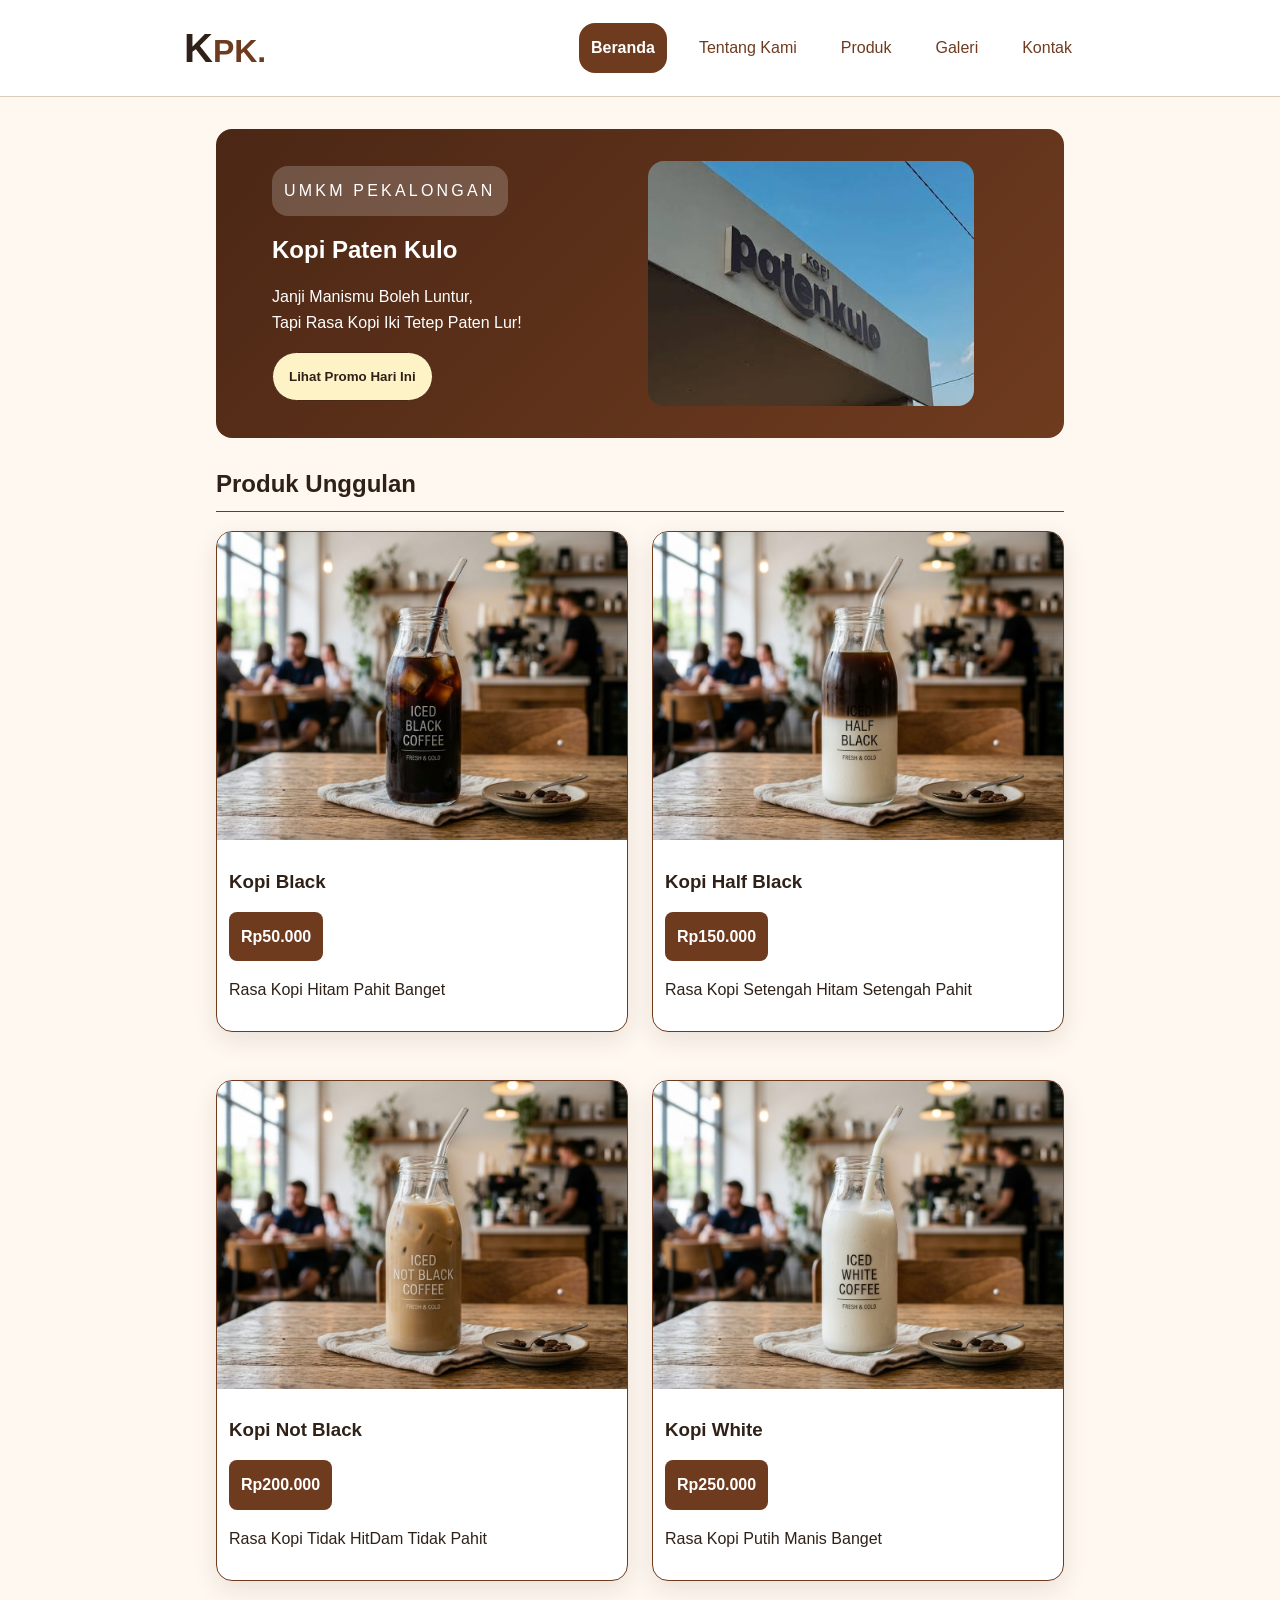
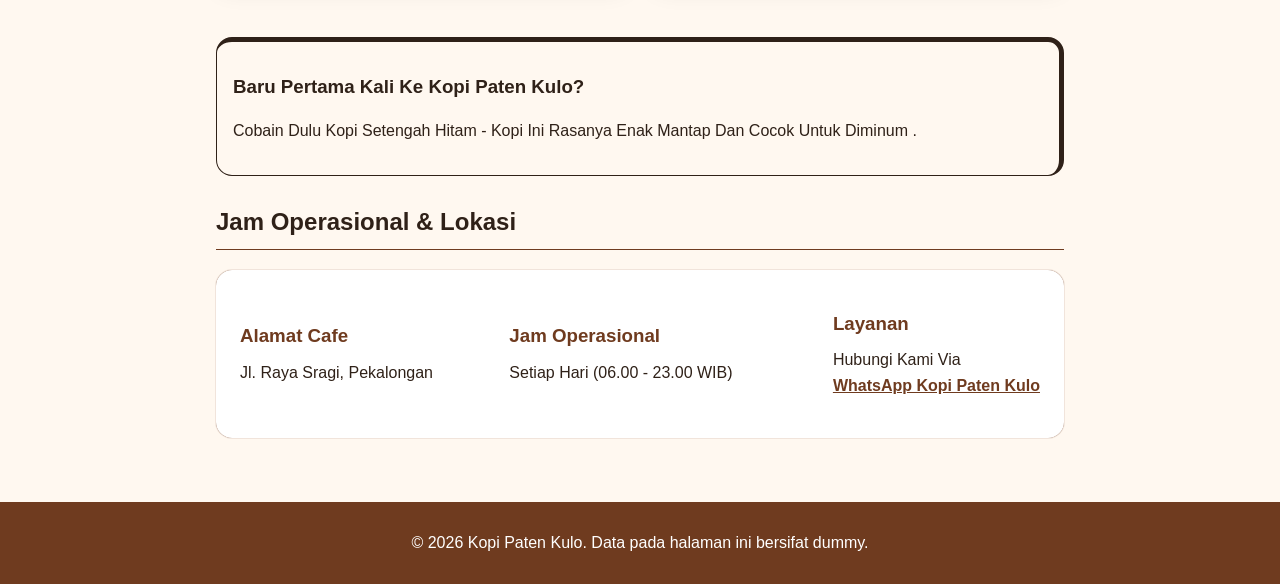
==== commit 4a194af1: "feat: terapkan responsive mobile-first" ====
--- a/index.html
+++ b/index.html
@@ -29,7 +29,7 @@
             <p>Janji Manismu Boleh Luntur, <br> Tapi Rasa Kopi Iki Tetep Paten Lur!</p>
             <button id="btn" type="button">Lihat Promo Hari Ini</button>
             </div>
-            <img src="assets/images/kopi.jpg" alt="Kopi Paten Kulo">
+            <img src="assets/images/kopi.jpg" width="640" height="360" alt="Kopi Paten Kulo">
         </section>
 
 <section aria-labelledby="produk-title">
--- a/css/style.css
+++ b/css/style.css
@@ -1,5 +1,5 @@
-/* =================================================ur
-   1. ROOT VARIABLES & GLOBAL STYLES
+/* =================================================
+   1. ROOT & GLOBAL
    ================================================= */
 :root {
   /* Warna */
@@ -30,7 +30,7 @@
 
   /* Hover */
   --hover: #8d5a3b4f;
-  --hover-strong: #4c2511; 
+  --hover-strong: #4c2511;
 }
 
 *,
@@ -39,8 +39,12 @@
   box-sizing: border-box;
 }
 
+html {
+  max-width: 100%;
+  overflow-wrap: break-word;
+}
+
 body {
-  padding: 0;
   margin: 0;
   color: var(--color-text);
   background: var(--color-surface-soft);
@@ -50,17 +54,18 @@
 }
 
 img {
+  display: block;
   max-width: 100%;
   height: auto;
 }
 
 figure {
+  min-width: 0;
   margin: 0 0 var(--space-4);
 }
 
 figcaption {
   padding: var(--space-2);
-  color: var(--color-text);
 }
 
 h1,
@@ -71,7 +76,8 @@
 }
 
 a:focus-visible,
-button:focus-visible {
+button:focus-visible,
+.table-scroll:focus-visible {
   outline: 3px solid var(--color-focus);
   outline-offset: 3px;
 }
@@ -88,11 +94,19 @@
 .skip-link:focus {
   top: var(--space-1);
   left: var(--space-1);
+  z-index: 1000;
 }
 
 /* =================================================
    2. NAVBAR
    ================================================= */
+.nav,
+.page {
+  width: 100%;
+  max-width: 57rem;
+  margin: 0 auto;
+}
+
 .site-header {
   padding: var(--space-3);
   background: var(--color-surface);
@@ -100,88 +114,81 @@
 }
 
 .nav {
-  max-width: 57rem;
-  margin: 0 auto;
   display: flex;
   flex-wrap: wrap;
   align-items: center;
   justify-content: space-between;
+  gap: var(--space-2);
 }
 
 .brand {
   display: inline-block;
   color: var(--color-primary);
+  font-size: 2rem;
   font-weight: 800;
-  font-size: 2rem;  
   text-decoration: none;
 }
 
 .brand span {
+  color: var(--color-text);
   font-size: 2.5rem;
-  color: var(--color-text);
 }
 
 .nav ul {
   display: flex;
   flex-wrap: wrap;
+  align-items: center;
   gap: var(--space-1);
+  margin: 0;
+  padding: 0;
   list-style: none;
-} 
-
-.nav ul li {
+}
+
+.nav li {
   display: flex;
+  align-items: center;
   margin-right: var(--space-2);
-  align-items: center;
-}
-
-.nav ul li a {
+}
+
+.nav li a {
+  display: inline-block;
+  padding: var(--space-2);
   color: var(--color-primary);
-  padding: var(--space-2);
-  border-radius: var(--radius-md);
   font-weight: 500;
   text-decoration: none;
+  border-radius: var(--radius-md);
   transition: all 0.3s ease;
 }
 
-.nav ul li a:hover {
+.nav li a:hover {
   text-decoration: underline;
   background: var(--hover);
 }
 
-.nav a {
-  color: #4b2715; 
-}
-
-.nav a[aria-current="page"] {
+/* Halaman aktif (ditaruh setelah :hover agar tetap menang saat di-hover) */
+.nav li a[aria-current="page"] {
+  color: var(--color-surface);
   font-weight: 750;
   text-decoration: none;
-  color: var(--color-surface);
   background: var(--color-primary);
-  padding: var(--space-2);
-  border-radius: var(--radius-md);
-}
-
-.nav a[aria-current="page"]:hover {
-  background: var(--color-primary);
-  color: var(--color-surface);
-  text-decoration: none;
-}
-
-/* =================================================
-   3. HERO SECTION
+}
+
+/* =================================================
+   3. HERO
    ================================================= */
 .page {
-  max-width: 57rem;
-  margin: 0 auto;
-  padding: var(--space-5);
-}
-
-[aria-labelledby="produk-title"] {
-  margin-top: var(--space-5);
+  padding: var(--space-3);
 }
 
 .hero {
-  padding: var(--space-5);
+  display: grid;
+  grid-template-columns: 1fr;
+  align-items: center;
+  justify-content: center;
+  gap: var(--space-3);
+  width: 100%;
+  min-width: 0;
+  padding: var(--space-4);
   color: var(--color-surface);
   background: linear-gradient(
     135deg,
@@ -189,19 +196,17 @@
     var(--color-primary)
   );
   border-radius: var(--radius-md);
-  display: grid;
-  grid-template-columns: repeat(2, minmax(0,1fr));
-  align-items: center;
-  justify-content: center;
 }
 
 .hero img {
-  width: 85%;
+  width: 100%;
+  aspect-ratio: 4 / 3;
+  object-fit: cover;
   border-radius: var(--radius-md);
 }
 
 .hero-content {
-  margin-left: var(--space-4);
+  min-width: 0;
 }
 
 .hero-content-produk span {
@@ -209,47 +214,32 @@
   font-weight: 700;
 }
 
-.hero-content-galeri {
-  margin-right: var(--space-5);
-}
-
-.eyebrow {
-  margin: 0 0 var(--space-1);
-  letter-spacing: 0.20em;
-  text-transform: uppercase;
-  background: rgba(255, 255, 255, 0.2);
-  padding: var(--space-2);
-  width: fit-content;
-  border-radius: var(--radius-md);
-  white-space: nowrap;
-}
-
+.eyebrow,
 .eyebrow-tentang {
   margin: 0 0 var(--space-1);
-  letter-spacing: 0.20em;
+  letter-spacing: 0.2em;
   text-transform: uppercase;
 }
 
-/* =================================================
-   4. BUTTONS
-   ================================================= */
-button {
-  padding: 12px 18px;
-  color: #2f2118;
-  font-weight: 700;
-  cursor: pointer;
-  background: #ffd166;
-  border: 0;
-  border-radius: 999px;
-}
-
+.eyebrow {
+  width: fit-content;
+  max-width: 100%;
+  padding: var(--space-2);
+  background: rgb(255 255 255 / 0.2);
+  border-radius: var(--radius-md);
+}
+
+/* =================================================
+   4. TOMBOL
+   ================================================= */
 .button,
 button {
-  background: var(--color-primary);
+  max-width: 100%;
   padding: var(--space-3);
   color: var(--color-surface);
   font-weight: 700;
   cursor: pointer;
+  background: var(--color-primary);
   border: 1px solid var(--color-primary-strong);
   border-radius: var(--radius-btn);
   transition: all 0.3s ease;
@@ -260,526 +250,528 @@
   background: var(--hover-strong);
 }
 
-.hero button { 
-  color: var(--color-text); 
-  background: #fef3c7; 
-}
-
-.hero button:hover { 
-  color: var(--color-text); 
-  background: #fde68a; 
-}
-
-/* =================================================
-   5. PRODUK & CARD SECTION
-   ================================================= */
-.foto-produk {
-  margin-top: var(--space-5);
-}
-
-#produk-title { 
-  border-bottom: 1px solid var(--color-primary);
-  padding-bottom: var(--space-2);
+.hero button {
+  color: var(--color-text);
+  background: #fef3c7;
+}
+
+.hero button:hover {
+  background: #fde68a;
+}
+
+/* =================================================
+   5. KARTU & GRID (dipakai bersama)
+   ================================================= */
+
+/* Grid 2 kolom */
+.produk-list,
+.layout-grid,
+.galery-grid {
+  display: grid;
+  grid-template-columns: 1fr;
+  gap: var(--space-4);
 }
 
 .produk-list {
-  display: grid;
-  grid-template-columns: repeat(2, minmax(0,1fr));
-  justify-content: space-around;
-  align-items: center;
+  align-items: stretch;
   margin-bottom: var(--space-5);
-  gap: var(--space-4);
-}
-
-.produk-card {
+}
+
+/* Dasar semua kartu */
+.produk-card,
+.produk-card-tim,
+.produk-card-suasana,
+.product-paket,
+.audio,
+.video,
+.tabel,
+[aria-labelledby="tentang-title"] {
+  min-width: 0;
+  background: var(--color-surface);
   border: 1px solid var(--color-primary);
   border-radius: var(--radius-md);
-  background: var(--color-surface);
+}
+
+/* Kartu dengan bayangan */
+.produk-card,
+.produk-card-tim,
+.produk-card-suasana,
+.audio,
+.video {
   box-shadow: var(--shadow-card);
+}
+
+/* Kartu dengan gambar yang dipotong rapi */
+.produk-card,
+.produk-card-tim,
+.produk-card-suasana,
+.tabel {
   overflow: hidden;
 }
 
-.produk-card .info-baru {
-  display: flex;
-  align-items: center;
-  justify-content: space-between;
-}
-
-.produk-info {
-  padding: var(--space-3);
+/* Gambar kartu produk, tim, dan suasana (tinggi mengikuti rasio, bukan tinggi tetap) */
+.produk-card img,
+.produk-card-tim img,
+.produk-card-suasana img {
+  width: 100%;
+  aspect-ratio: 4 / 3;
+  object-fit: cover;
 }
 
 .harga {
+  width: fit-content;
+  max-width: 100%;
   margin-top: 0;
-  background: var(--color-primary);
-  width: fit-content;
-  border-radius: var(--radius-sm);
   padding: var(--space-2);
   color: var(--color-surface);
   font-weight: bold;
-}
-
-.catalog { 
-  gap: var(--space-3); 
-}
-
-.layout-grid { 
-  display: grid; 
-  grid-template-columns: repeat(2, minmax(0, 1fr));
-  gap: var(--space-4);
-}
-
-.layout-flex { 
-  display: flex; 
-  flex-wrap: wrap; 
-}
-
-.layout-flex .product-card { 
-  flex: 1 1 12rem; 
-}
-
+  background: var(--color-primary);
+  border-radius: var(--radius-sm);
+}
+
+/* Paket pilihan */
 .product-paket {
   position: relative;
   display: flex;
   flex-direction: column;
   padding: var(--space-3);
+}
+
+.product-paket img {
+  width: 100%;
+  aspect-ratio: 4 / 3;
+  object-fit: cover;
+  border-radius: var(--radius-sm);
+}
+
+.badge {
+  position: absolute;
+  inset-block-start: var(--space-4);
+  inset-inline-end: var(--space-5);
+  max-width: calc(100% - 1.5rem);
+  padding: 0.25rem var(--space-2);
+  color: var(--color-surface);
+  font-size: 0.75rem;
+  font-weight: 800;
+  background: var(--color-primary);
+  border-radius: var(--radius-btn);
+}
+
+.card-actions {
+  display: flex;
+  flex-wrap: wrap;
+  align-items: center;
+  justify-content: space-between;
+  gap: var(--space-2);
+  margin-top: auto;
+}
+
+.card-actions a {
+  color: var(--color-primary);
+}
+
+.card-btn {
+  max-width: 100%;
+  padding: var(--space-1) var(--space-2);
+  font: inherit;
+  text-decoration: none;
+  cursor: pointer;
   background: var(--color-surface);
   border: 1px solid var(--color-primary);
-  border-radius: 0.75rem;
-}
-
-.badge {
-  position: absolute;
-  inset-block-start: 2.3rem;
-  inset-inline-end: var(--space-5 );
-  padding: 0.2rem 0.75rem;
+  border-radius: var(--radius-sm);
+}
+
+/* Kartu info ringan (kategori & kontak) */
+.kategori-produk p,
+.kontak-card {
+  min-width: 0;
+  padding: var(--space-4);
+  background: var(--color-surface);
+  border-radius: var(--radius-md);
+  box-shadow: 0 0 1px var(--color-primary);
+}
+
+.kategori-produk,
+.kontak-card {
+  display: flex;
+  flex-direction: column;
+  align-items: stretch;
+  gap: var(--space-3);
+}
+
+.kategori-produk p {
+  flex: 1;
+  margin: 0;
+  color: var(--color-primary);
+}
+
+.kontak-card h3 {
+  margin-bottom: var(--space-2);
+  color: var(--color-primary);
+}
+
+.kontak-card p {
+  margin-top: 0;
+  font-weight: 400;
+}
+
+.layanan a {
+  color: var(--color-primary);
+  font-weight: 600;
+}
+
+/* =================================================
+   6. JUDUL & JARAK ANTAR SECTION
+   ================================================= */
+
+/* Judul bergaris bawah */
+#produk-title,
+#tim-title,
+#suasana-title,
+#nilai-title,
+#audio-title,
+#video-title,
+.kategori-title,
+.kontak h2 {
+  padding-bottom: var(--space-2);
+  border-bottom: 1px solid var(--color-primary);
+}
+
+/* Jarak atas antar section */
+.suasana-kedai,
+.kategori,
+.header-harga,
+.kontak,
+aside,
+[aria-labelledby="produk-title"],
+[aria-labelledby="nilai-title"],
+[aria-labelledby="audio-title"] {
+  margin-top: var(--space-5);
+}
+
+[aria-labelledby="video-title"] {
+  margin-top: var(--space-4);
+}
+
+/* Jarak bawah antar section */
+.kontak,
+[aria-labelledby="nilai-title"],
+[aria-labelledby="audio-title"],
+[aria-labelledby="harga-title"] {
+  padding-bottom: var(--space-5);
+}
+
+/* =================================================
+   7. TENTANG & NILAI
+   ================================================= */
+[aria-labelledby="tentang-title"] {
+  padding: var(--space-3);
+  color: var(--color-text);
+  text-align: center;
+}
+
+.tentang-img {
+  width: 80%;
+  margin-inline: auto;
+  border: 2px solid var(--color-surface);
+  border-radius: var(--radius-md);
+}
+
+.desc {
+  margin-bottom: var(--space-5);
+}
+
+.box-nilai {
+  display: flex;
+  flex-direction: column;
+  align-items: stretch;
+  gap: var(--space-3);
+}
+
+.nilai-card {
+  flex: 1;
+  min-width: 0;
+  padding: var(--space-3);
+  background: var(--color-surface-soft);
+  border: 1px solid var(--color-text);
+  border-right: 5px solid var(--color-text);
+  border-bottom: 6px solid var(--color-text);
+  border-radius: var(--radius-md);
+}
+
+.nilai-card h3 {
+  margin-bottom: var(--space-2);
+}
+
+.nilai-card p {
+  margin-top: 0;
+}
+
+/* =================================================
+   8. TABEL HARGA
+   ================================================= */
+[aria-labelledby="harga-title"] {
+  min-width: 0;
+  margin-bottom: var(--space-5);
+}
+
+.header-harga h2 {
+  margin-bottom: var(--space-2);
+}
+
+.header-harga p {
+  margin-top: 0;
+  padding-bottom: var(--space-2);
+  border-bottom: 1px solid var(--color-primary);
+}
+
+.table-scroll {
+  width: 100%;
+  overflow-x: auto;
+  overflow-y: hidden;
+}
+
+/* .tabel punya overflow: hidden, jadi lebarnya harus dijaga di sini
+   supaya yang menggulir adalah .table-scroll (bukan terpotong) */
+.table-scroll .tabel,
+.table-scroll table {
+  min-width: 40rem;
+}
+
+.table-scroll table {
+  width: 100%;
+  border-collapse: collapse;
+}
+
+.tabel caption {
+  padding: var(--space-3);
+  color: var(--color-text);
+  font-weight: bold;
+  text-align: left;
+  background: var(--color-surface-soft);
+}
+
+.tabel .caption-box {
+  background: var(--color-surface);
+}
+
+.tabel thead tr.title {
+  color: var(--color-surface);
   background: var(--color-primary);
-  color: var(--color-surface);
-  border-radius: 999px;
-  font-size: var(--space-2);
-  font-weight: 800;
-}
-
-.card-actions { 
+}
+
+.tabel th,
+.tabel td {
+  padding: var(--space-3);
+  text-align: left;
+}
+
+.tabel tbody th,
+.tabel tbody td {
+  border-top: 1px solid var(--color-border);
+}
+
+.tabel tbody td:last-child {
+  color: var(--color-primary);
+  font-weight: bold;
+}
+
+.half-black,
+.white,
+.black,
+.not-black {
+  background: var(--color-surface-soft);
+}
+
+/* =================================================
+   9. AUDIO & VIDEO
+   ================================================= */
+.audio,
+.video {
+  padding: var(--space-3);
+}
+
+.audio {
+  width: 100%;
+}
+
+.audio p {
+  padding-left: var(--space-2);
+  color: var(--color-primary);
+}
+
+audio {
+  display: block;
+  width: 100%;
+  margin-top: var(--space-2);
+}
+
+.video {
+  width: 95%;
+  max-width: 100%;
+}
+
+.video video {
+  display: block;
+  width: 95%;
+  max-width: 100%;
+  height: auto;
+  margin: 0 auto;
+  background: var(--color-surface-soft);
+  border-radius: var(--radius-md);
+  box-shadow: var(--space-1) var(--space-1) 0 var(--color-text);
+}
+
+.video figcaption {
+  margin-top: var(--space-2);
+  color: var(--color-muted);
+}
+
+/* =================================================
+   10. FORM & ASIDE
+   ================================================= */
+form,
+pre {
+  width: 100%;
+  max-width: 100%;
+  min-width: 0;
+  margin: 0 0 var(--space-3);
+  padding: var(--space-3);
+  background: var(--color-surface);
+  border: 1px solid var(--color-border);
+  border-radius: var(--radius-md);
+}
+
+#preview-form {
+  white-space: pre-wrap;
+  overflow-wrap: anywhere;
+}
+
+label,
+legend {
+  font-weight: 700;
+}
+
+.field {
+  display: grid;
+  gap: var(--space-1);
+  min-width: 0;
+  margin-bottom: var(--space-2);
+}
+
+.field label {
+  display: block;
+  margin-bottom: var(--space-1);
+}
+
+input,
+select,
+textarea {
+  display: block;
+  width: 100%;
+  max-width: 100%;
+  min-width: 0;
+  padding: var(--space-2);
+  color: var(--color-text);
+  font: inherit;
+  background: var(--color-surface);
+  border: 1px solid var(--color-border);
+  border-radius: var(--radius-sm);
+}
+
+input:focus-visible,
+select:focus-visible,
+textarea:focus-visible {
+  outline: 3px solid var(--color-focus);
+  outline-offset: 2px;
+}
+
+textarea {
+  resize: vertical;
+}
+
+fieldset {
+  display: grid;
+  gap: var(--space-1);
+  min-width: 0;
+  margin: 0 0 var(--space-2);
+  padding: var(--space-3);
+  border: 1px solid var(--color-border);
+  border-radius: var(--radius-md);
+}
+
+legend {
+  padding-inline: var(--space-1);
+}
+
+/* Radio & checkbox: tombol di kiri, teks di kanan */
+.field-checkbox {
+  display: flex;
+  align-items: center;
+  justify-content: flex-start;
+  gap: var(--space-1);
+  min-width: 0;
+  margin-bottom: var(--space-1);
+}
+
+.field-checkbox input {
+  flex: 0 0 1rem;
+  width: 1rem;
+  height: 1rem;
+  min-width: 1rem;
+  margin: 0;
+  padding: 0;
+  accent-color: var(--color-primary);
+  cursor: pointer;
+}
+
+.field-checkbox label {
+  display: inline-block;
+  min-width: 0;
+  margin: 0;
+  font-weight: 400;
+  overflow-wrap: anywhere;
+  cursor: pointer;
+}
+
+/* Tombol & keterangan preview */
+.prev {
   display: flex;
   flex-wrap: wrap;
   align-items: center;
   gap: var(--space-2);
-  justify-content: space-between; 
-  margin-top: auto; 
-}
-
-.card-btn {
-  border: 1px solid var(--color-primary);
-  border-radius: 0.5rem;
-  padding: var(--space-1) var(--space-2);
-  color: var(--color-text);
-  background: var(--color-surface);
-  font: inherit;
-  text-decoration: none;
-  cursor: pointer;
-}
-
-.card-actions a {
-  color: var(--color-primary);
-}
-
-/* =================================================
-   6. TIM & SUASANA KEDAI
-   ================================================= */
-#tim-title {
-  border-bottom: 1px solid var(--color-primary);
-  padding-bottom: var(--space-2);
-}
-
-.galery-grid {
-  display: grid;
-  grid-template-columns: repeat(2, minmax(0,1fr));
-  gap: var(--space-4);
-}
-
-.produk-card-tim,.produk-card-suasana  {
-  height: 350px;
-  background: var(--color-surface);
-  border-radius: var(--radius-md);
-  overflow: hidden;
-  border: 1px solid var(--color-primary);
-  box-shadow: var(--shadow-card);
-}
-
-.produk-card-tim img {
-  width: 100%;
-  height: 86%;
-  object-fit: cover;
-}
-
-.produk-card-tim figcaption {
-  padding: var(--space-2);
-}
-
-.suasana-kedai {
-  margin-top: var(--space-5);
-}
-
-#suasana-title {
-  border-bottom: 1px solid var(--color-primary);
-  padding-bottom: var(--space-2);
-}
-
-.produk-card-suasana img {
-  width: 100%;
-  height: 86%;
-  object-fit: cover;
-}
-
-.produk-card-suasana figcaption {
-  padding: var(--space-2);
-}
-
-/* =================================================
-   7. HALAMAN TENTANG & NILAI (HALAMAN 2)
-   ================================================= */
-[aria-labelledby="tentang-title"] {
-  background-color: var(--color-surface);
-  padding: var(--space-5);
-  color: var(--color-text);
-  border: 1px solid var(--color-primary);
-  border-radius: var(--radius-md);
-  text-align: center;
-  align-items: center;
-}
-
-.tentang-img {
-  width: 50%;
-  border-radius: var(--radius-md);
-  border: 2px solid var(--color-surface);
-}
-
-.desc {
-  margin-bottom: var(--space-5);
-}
-
-[aria-labelledby="nilai-title"] {
-  margin-top: var(--space-5);
-  padding-bottom: var(--space-5);
-}
-
-#nilai-title {
-  border-bottom: 1px solid var(--color-primary);
-  padding-bottom: var(--space-2);
-}
-
-.box-nilai {
-  display: flex;
-  justify-content: space-between;
-  align-items: stretch;
-  gap: var(--space-3);
-}
-
-.nilai-card {
-  flex: 1;
-  background: var(--color-surface-soft);
-  padding: var(--space-3);
-  border-radius: var(--radius-md);
-  border: 1px solid var(--color-text);
-  border-right: 5px solid var(--color-text);
-  border-bottom: 6px solid var(--color-text);
-  color: var(--color-text);
-}
-
-.nilai-card h3 {
-  margin-bottom: var(--space-2);
-}
-
-.nilai-card p {
-  margin-top: 0;
-  font-weight: 100;
-}
-
-/* =================================================
-   8. KATEGORI & TABEL HARGA
-   ================================================= */
-.kategori {
-  margin-top: var(--space-5);
-}
-
-.kategori-title {
-  border-bottom: 1px solid var(--color-primary);
-  padding-bottom: var(--space-2);
-}
-
-.kategori-produk {
-  display: flex;
-  align-items: center;
-  gap: var(--space-3);
-}
-
-.kategori-produk p {
-  width: 100%;
-  background: var(--color-surface);
-  box-shadow: 0 0 1px var(--color-primary);
-  padding: var(--space-4);
-  border-radius: var(--radius-md);
+  min-width: 0;
+}
+
+.prev p {
+  min-width: 0;
   margin: 0;
-  color: var(--color-primary);
-}
-
-.header-harga {
-  margin-top: 4rem;
-}
-
-.header-harga h2 {
-  margin-bottom: var(--space-2);
-}
-
-.header-harga p {
-  margin-top: 0;
-  border-bottom: 1px solid var(--color-primary);
-  padding-bottom: var(--space-2);
-}
-
-[aria-labelledby="harga-title"] {
-  margin-bottom: var(--space-5);
-  padding-bottom: var(--space-5);
-}
-
-.tabel {
-  border: 1px solid var(--color-primary);
-  border-radius: var(--radius-md);
-  background-color: var(--color-surface);
-  overflow: hidden;
-  text-align: left;
-}
-
-.tabel table {
-  width: 100%;
-  border-collapse: collapse;
-}
-
-.tabel caption {
-  text-align: left;
-  font-weight: bold;
-  padding: var(--space-3);
-  color: var(--color-text);
-  background-color: var(--color-surface-soft);
-}
-
-.tabel .caption-box {
-  background-color: var(--color-surface);
-}
-
-.tabel thead tr.title {
-  background-color: var(--color-primary);
-  color: var(--color-surface);
-}
-
-.tabel th,
-.tabel td {
-  padding: var(--space-3);
-}
-
-.tabel tbody tr td,
-.tabel tbody tr th {
-  border-top: 1px solid var(--color-border);
-}
-
-.tabel tbody td:last-child {
-  font-weight: bold;
-  color: var(--color-primary);
-}
-
-.half-black,
-.white,
-.black,
-.not-black {
-  background-color: var(--color-surface-soft);
-}
-
-/* =================================================
-   9. MEDIA (AUDIO & VIDEO)
-   ================================================= */
-[aria-labelledby="audio-title"] {
-  margin-top: var(--space-5);
-  padding-bottom: var(--space-5);
-}
-
-#audio-title {
-  border-bottom: 1px solid var(--color-primary);
-  padding-bottom: var(--space-2);
-}
-
-.audio {
-  background: var(--color-surface);
-  padding: var(--space-3);
-  border-radius: var(--radius-md);
-  box-shadow: var(--shadow-card);
-  border: 1px solid var(--color-primary);
-}
-
-.audio p {
-  padding-left: var(--space-2);
-  color: var(--color-primary);
-}
-
-audio {
-  width: 100%;
-  margin-top: var(--space-2);
-}
-
-#video-title {
-  border-bottom: 1px solid var(--color-primary);
-  padding-bottom: var(--space-2);
-}
-
-[aria-labelledby="video-title"] {
-  margin-top: var(--space-4);
-}
-
-.video {
-  width: 95%;
-  background: var(--color-surface);
-  padding: var(--space-3);
-  border-radius: var(--radius-md);
-  align-items: center;
-  box-shadow: var(--shadow-card);
-  border: 1px solid var(--color-primary);
-}
-
-.video video {
-  display: block;
-  margin: 0 auto;
-  width: 95%;
-  border-radius: var(--radius-md);
-  box-shadow: var(--space-1) var(--space-1) 0 var(--color-text);
-  background: var(--color-surface-soft);
-}
-
-.video figcaption {
-  margin-top: var(--space-2);
-  color: var(--color-muted);
-}
-
-/* =================================================
-   10. FORM, ASIDE, & KONTAK
-   ================================================= */
-.field {
-  display: grid;
-  gap: var(--space-1);
-  margin-bottom: var(--space-2);
-}
-
-.field label {
-  display: block;
-  margin-bottom: var(--space-1);
-}
-
-fieldset {
-  display: grid;
-  gap: var(--space-1);
-  margin: 0 0 var(--space-2);
-  border: 1px solid var(--color-border);
-  border-radius: var(--radius-md);
-}
-
-#preview-form {
-  padding: var(--space-3);
-  white-space: pre-wrap;
-  background: var(--color-surface);
-  border: 1px solid var(--color-border);
-}
-
-form,
-pre {
-  background: var(--color-surface);
-  border: 1px solid var(--color-border);
-  border-radius: var(--radius-md);
-  padding: var(--space-3);
-}
-
-label,
-legend {
-  font-weight: 700;
-}
-
-input,
-select,
-textarea {
-  font: inherit;
-  padding: var(--space-2);
+  font-weight: 400;
+  opacity: 0.7;
+  overflow-wrap: anywhere;
 }
 
 #preview-demo {
   display: none;
-  width: 50%;
-  padding: var(--space-3);
-  border-radius: var(--radius-md);
+  width: 100%;
+  max-width: 100%;
+  padding: var(--space-3);
+  color: var(--color-text);
+  font-weight: bold;
+  overflow-wrap: anywhere;
   background: var(--color-surface-soft);
   border: 2px solid var(--color-success);
+  border-radius: var(--radius-md);
+}
+
+aside {
+  padding: var(--space-3);
   color: var(--color-text);
-  font-weight: bold;
-}
-
-.prev {
-  display: flex;
-  flex-wrap: wrap;
-  align-items: center;
-}
-
-.prev p {
-  margin-left: var(--space-3);
-  font-weight: 100;
-  color: var(--color-text);
-  opacity: 0.5;
-}
-
-aside {
-  margin-top: var(--space-5);
   background: var(--color-surface-soft);
-  padding: var(--space-3);
-  border-radius: var(--radius-md);
   border: 1px solid var(--color-text);
+  border-top: 5px solid var(--color-text);
   border-right: 5px solid var(--color-text);
-  border-top: 5px solid var(--color-text);
-  color: var(--color-text);
-}
-
-.kontak {
-  margin-top: var(--space-5);
-  padding-bottom: var(--space-5);
-}
-
-.kontak h2 {
-  border-bottom: 1px solid var(--color-primary);
-  padding-bottom: var(--space-2);
-}
-
-.kontak-card {
-  display: flex;
-  justify-content: space-between;
-  align-items: center;
-  background: var(--color-surface);
-  box-shadow: 0 0 1px var(--color-primary);
-  padding: var(--space-4);
-  border-radius: var(--radius-md);
-}
-
-.kontak-card h3 {
-  color: var(--color-primary);
-  margin-bottom: var(--space-2);
-}
-
-.kontak-card p {
-  font-weight: 100;
-  margin-top: 0;
-}
-
-.jamop {
-  margin-right: var(--space-4);
-}
-
-.layanan a {
-  color: var(--color-primary);
-  font-weight: 600;
+  border-radius: var(--radius-md);
 }
 
 /* =================================================
@@ -788,13 +780,80 @@
 footer {
   padding: var(--space-2);
   color: var(--color-surface);
+  text-align: center;
   background: var(--color-primary);
-  text-align: center;
 }
 
 .site-footer {
   padding: var(--space-3);
   color: var(--color-primary);
-  text-align: center;
   background: var(--color-surface);
+}
+
+@media (min-width: 42rem) {
+  .page {
+    padding: var(--space-5);
+  }
+
+  .produk-list,
+  .layout-grid,
+  .galery-grid {
+    grid-template-columns: repeat(2, minmax(0, 1fr));
+  }
+
+  .kategori-produk {
+    flex-direction: row;
+    align-items: center;
+  }
+
+  [aria-labelledby="tentang-title"] {
+    padding: var(--space-5);
+  }
+
+  .tentang-img {
+    width: 50%;
+  }
+
+  #preview-demo {
+    width: 50%;
+  }
+}
+
+@media (min-width: 48rem) {
+  .hero {
+    grid-template-columns: repeat(2, minmax(0, 1fr));
+    padding: var(--space-5);
+  }
+
+  .hero img {
+    width: 85%;
+  }
+
+  .hero-content {
+    margin-left: var(--space-4);
+  }
+
+  .hero-content-galeri {
+    margin-right: var(--space-5);
+  }
+
+  .box-nilai {
+    flex-direction: row;
+  }
+}
+
+@media (min-width: 60rem) {
+  .eyebrow {
+    white-space: nowrap;
+  }
+
+  .kontak-card {
+    flex-direction: row;
+    align-items: center;
+    justify-content: space-between;
+  }
+
+  .jamop {
+    margin-right: var(--space-4);
+  }
 }
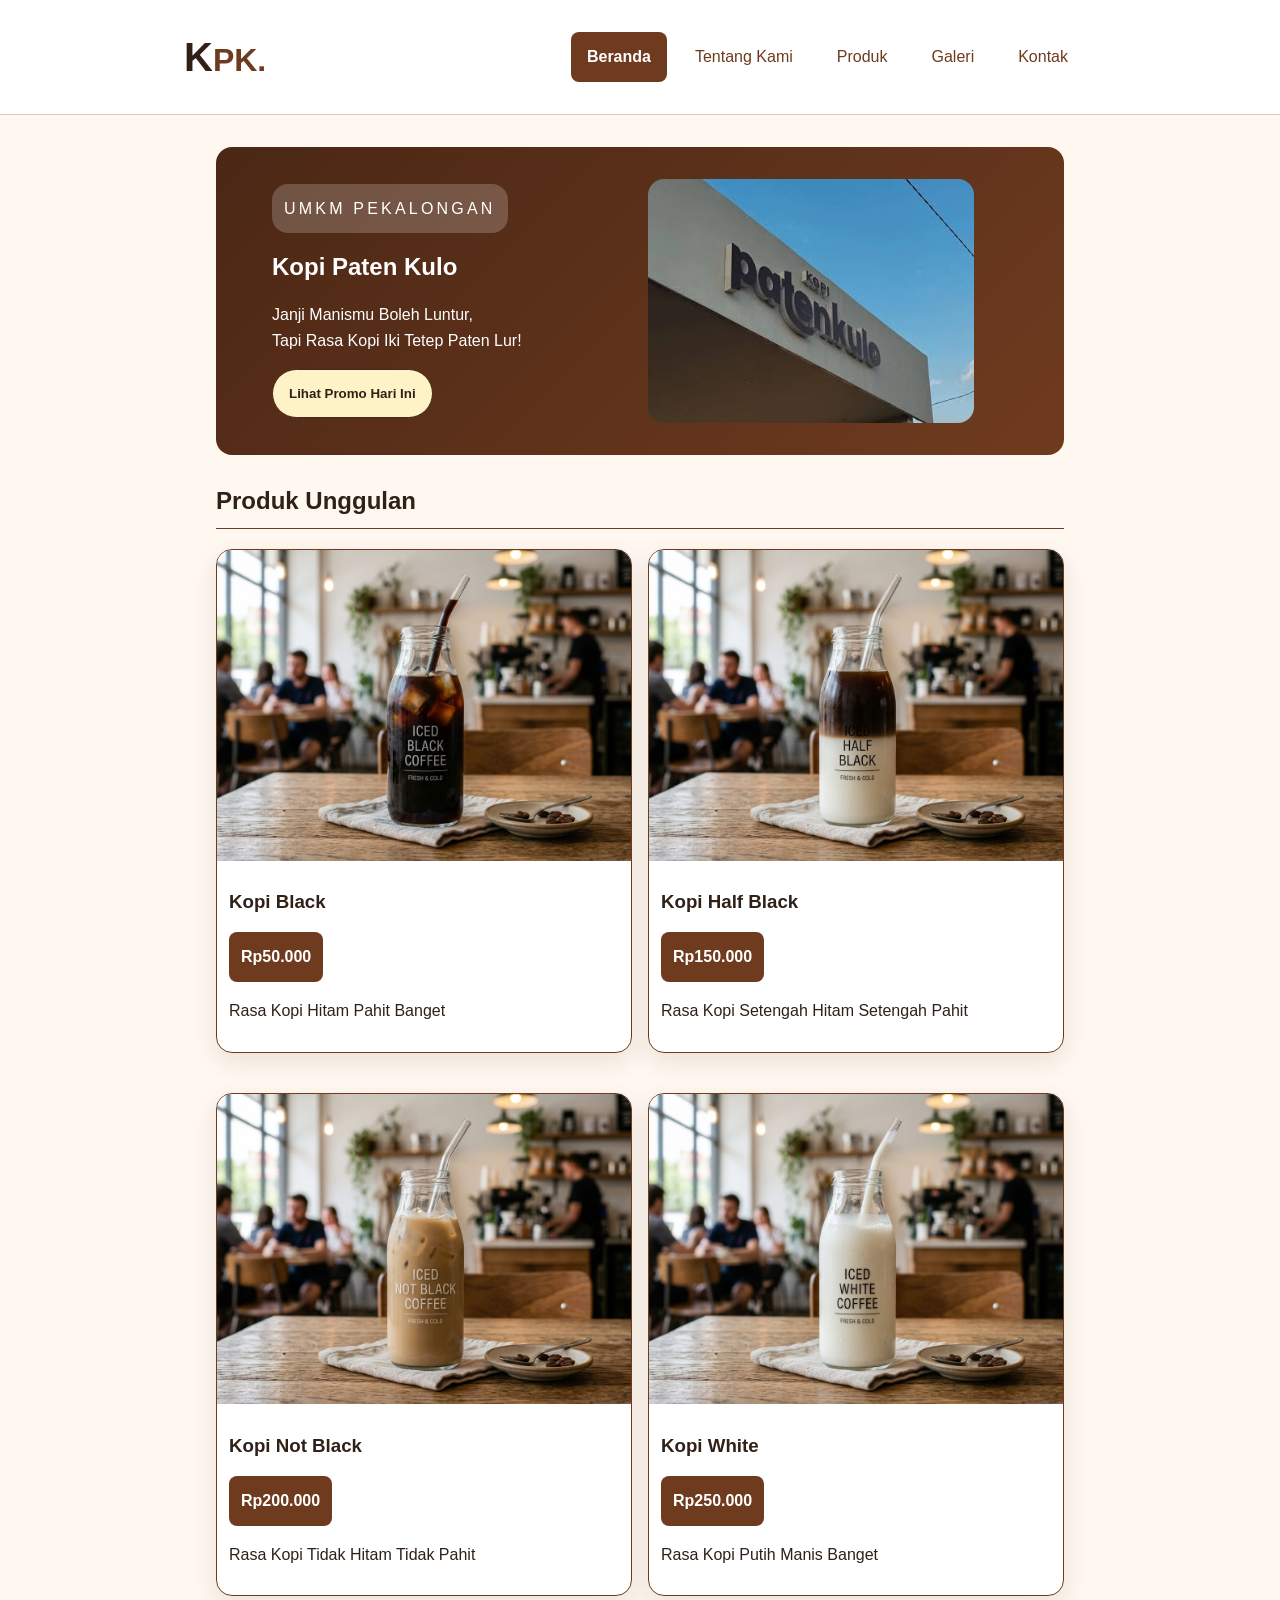
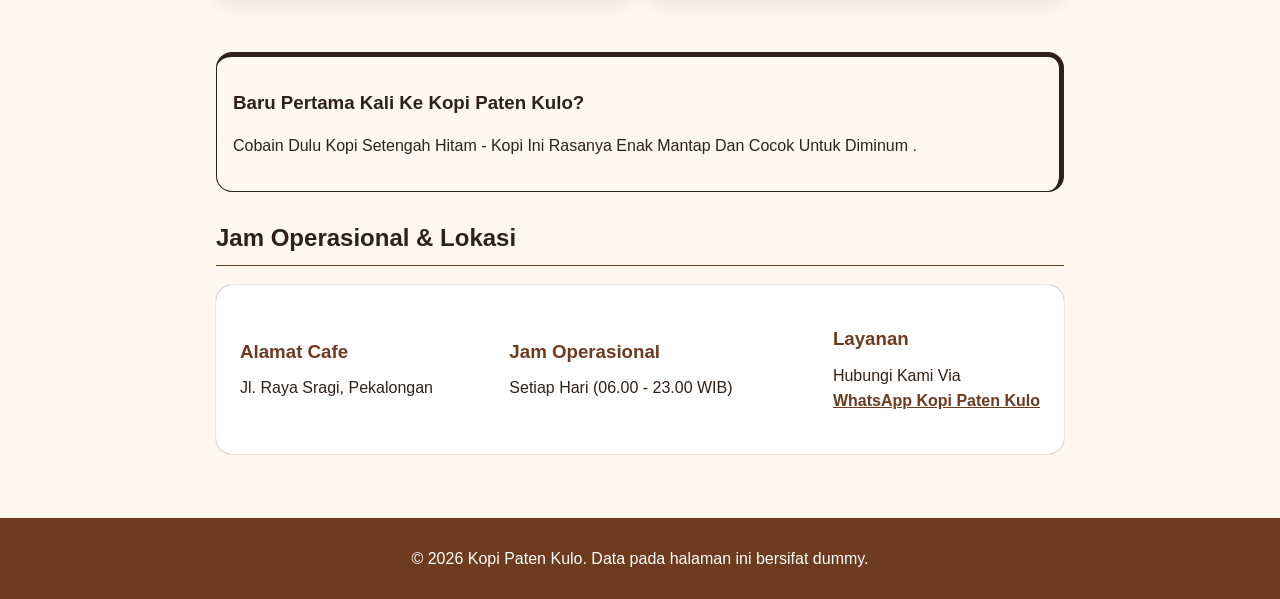
==== commit 082969d5: "feat: tambahkan data produk dengan javascript" ====
--- a/index.html
+++ b/index.html
@@ -11,7 +11,8 @@
     <header class="site-header">
       <nav class="nav" aria-label="Navigasi utama">
         <a class="brand" href="index.html"><span>K</span>PK.</a>
-        <ul>
+        <button class="nav-toggle" type="button" aria-label="Buka menu">☰</button>
+        <ul id="menu-utama">
           <li><a aria-current="page" href="index.html">Beranda</a></li>
           <li><a href="tentang.html">Tentang Kami</a></li>
           <li><a href="produk.html">Produk</a></li>
@@ -65,7 +66,7 @@
             <figcaption> 
               <h3>Kopi Not Black</h3>
               <p class="harga">Rp200.000</p>
-              <p>Rasa Kopi Tidak HitDam Tidak Pahit</p>
+              <p>Rasa Kopi Tidak Hitam Tidak Pahit</p>
             </figcaption>
           </figure>
 
@@ -109,6 +110,14 @@
     <footer>
         <p>&copy; 2026 Kopi Paten Kulo. Data pada halaman ini bersifat dummy.</p>
     </footer>
+    <script>
+      const promoButton = document.querySelector("#btn");
+      
+      promoButton.addEventListener("click", () => {
+        promoButton.textContent = "Promo: Beli 2 gratis 1!";
+        console.log("Promo berhasil ditampilkan.");
+      });
+    </script>
     <script src="js/script.js"></script>
 </body>
 </html> 
--- a/css/style.css
+++ b/css/style.css
@@ -134,7 +134,7 @@
   font-size: 2.5rem;
 }
 
-.nav ul {
+/* .nav ul {
   display: flex;
   flex-wrap: wrap;
   align-items: center;
@@ -142,7 +142,7 @@
   margin: 0;
   padding: 0;
   list-style: none;
-}
+} */
 
 .nav li {
   display: flex;
@@ -152,11 +152,11 @@
 
 .nav li a {
   display: inline-block;
-  padding: var(--space-2);
+  padding: var(--space-2) var(--space-3);
   color: var(--color-primary);
   font-weight: 500;
   text-decoration: none;
-  border-radius: var(--radius-md);
+  border-radius: var(--radius-sm);
   transition: all 0.3s ease;
 }
 
@@ -205,7 +205,8 @@
   border-radius: var(--radius-md);
 }
 
-.hero-content {
+.hero-content,
+.hero-content-produk {
   min-width: 0;
 }
 
@@ -263,13 +264,13 @@
    5. KARTU & GRID (dipakai bersama)
    ================================================= */
 
-/* Grid 2 kolom */
+/* Grid */
 .produk-list,
 .layout-grid,
 .galery-grid {
   display: grid;
   grid-template-columns: 1fr;
-  gap: var(--space-4);
+  gap: var(--space-3);
 }
 
 .produk-list {
@@ -337,6 +338,16 @@
   padding: var(--space-3);
 }
 
+.product-paket h2,
+.product-paket h3 {
+  margin-top: 0;
+  padding-inline-end: 4.5rem; /* ruang untuk badge */
+}
+
+.product-paket p {
+  margin-top: 0;
+}
+
 .product-paket img {
   width: 100%;
   aspect-ratio: 4 / 3;
@@ -346,10 +357,10 @@
 
 .badge {
   position: absolute;
-  inset-block-start: var(--space-4);
-  inset-inline-end: var(--space-5);
+  inset-block-start: var(--space-3);
+  inset-inline-end: var(--space-3);
   max-width: calc(100% - 1.5rem);
-  padding: 0.25rem var(--space-2);
+  padding: 0.3rem var(--space-2);
   color: var(--color-surface);
   font-size: 0.75rem;
   font-weight: 800;
@@ -359,26 +370,33 @@
 
 .card-actions {
   display: flex;
-  flex-wrap: wrap;
+  flex-wrap: nowrap;
   align-items: center;
   justify-content: space-between;
-  gap: var(--space-2);
+  gap: var(--space-1);
   margin-top: auto;
 }
 
 .card-actions a {
   color: var(--color-primary);
+  font-size: var(--space-3);
+  line-height: 1.3;
+}
+
+.card-actions a:not(.card-btn) {
+  text-align: right;
 }
 
 .card-btn {
-  max-width: 100%;
-  padding: var(--space-1) var(--space-2);
+  flex-shrink: 0;
+  padding: 0.4rem 0.75rem;
   font: inherit;
+  font-size: var(--space-3);
   text-decoration: none;
+  white-space: nowrap;
   cursor: pointer;
   background: var(--color-surface);
   border: 1px solid var(--color-primary);
-  border-radius: var(--radius-sm);
 }
 
 /* Kartu info ringan (kategori & kontak) */
@@ -432,7 +450,8 @@
 #audio-title,
 #video-title,
 .kategori-title,
-.kontak h2 {
+.kontak h2,
+#produk-dinamis-title {
   padding-bottom: var(--space-2);
   border-bottom: 1px solid var(--color-primary);
 }
@@ -445,7 +464,8 @@
 aside,
 [aria-labelledby="produk-title"],
 [aria-labelledby="nilai-title"],
-[aria-labelledby="audio-title"] {
+[aria-labelledby="audio-title"],
+[aria-labelledby="produk-dinamis-title"] {
   margin-top: var(--space-5);
 }
 
@@ -790,14 +810,137 @@
   background: var(--color-surface);
 }
 
+/* =================================================
+   12. PRODUK DARI DATA JAVASCRIPT
+   ================================================= */
+.js-product-grid {
+  display: grid;
+  gap: var(--space-3);
+  grid-template-columns: 1fr;
+}
+
+#produk-ringkasan {
+  padding: var(--space-2) var(--space-3);
+  background: var(--color-surface-soft);
+  border: 1px solid var(--color-primary);
+  border-radius: var(--radius-sm);
+}
+
+.js-product-card {
+  min-width: 0;
+  padding: var(--space-3);
+  background: var(--color-surface);
+  border: 1px solid var(--color-primary);
+  border-radius: var(--radius-md);
+  box-shadow: var(--shadow-card);
+}
+
+.js-product-card p {
+  margin: var(--space-2) 0 var(--space-1);
+}
+
+.js-product-card .price {
+  color: var(--color-primary);
+  font-weight: 800;
+}
+
+.stock-badge {
+  display: inline-flex;
+  margin-block-start: 0.75rem;
+  padding: 0.3rem 1rem;
+  color: #166534;
+  font-size: 0.8rem;
+  font-weight: 800;
+  background: #dcfce7;
+  border-radius: 999px;
+}
+
+.stock-badge.warning {
+  color: #92400e;
+  background: #fef3c7;
+}
+
+.stock-badge.empty {
+  color: #991b1b;
+  background: #fee2e2;
+}
+
+.product-header {
+  display: flex;
+  justify-content: space-between;
+  align-items: center;
+  gap: 0.5rem;
+}
+
+.product-header h3 {
+  margin: 0;
+  white-space: nowrap;
+}
+
+.badge-unggulan {
+  display: inline-block;
+  padding: 0.2rem 0.5rem;
+  font-size: 0.65rem;
+  font-weight: 700;
+  background: #fef08a;
+  color: #854d0e;
+  border-radius: 4px;
+  white-space: nowrap;
+}
+
+.nav-toggle {
+  display: block;
+  padding: 0.45rem 0.7rem;
+  color: var(--color-primary);
+  font-size: 1.2rem;
+  line-height: 1.3;
+  background: var(--color-surface-soft);
+  border: 1px solid var(--color-primary);
+  border-radius: var(--radius-sm);
+}
+
+.nav-toggle:hover {
+  background: var(--color-surface-soft);
+}
+
+.nav ul {
+  display: none;
+  flex-direction: column;
+  width: 100%;
+}
+
+.nav ul.is-open {
+  display: flex;
+  align-items: stretch;
+  text-align: left;
+  border-top: 1px solid var(--color-primary);
+  padding: var(--space-3) 10px 0;
+  margin-bottom: 0;
+  text-decoration: underline;
+  row-gap: var(--space-1);
+}
+
+.nav ul.is-open li a {
+  width: 100%;
+
+}
+/* =================================================
+   13. RESPONSIF
+   ================================================= */
 @media (min-width: 42rem) {
   .page {
     padding: var(--space-5);
   }
-
   .produk-list,
-  .layout-grid,
   .galery-grid {
+    grid-template-columns: repeat(2, minmax(0, 1fr));
+  }
+
+  .layout-grid {
+    grid-template-columns: repeat(3, minmax(0, 1fr));
+  }
+
+  .catalog {
     grid-template-columns: repeat(2, minmax(0, 1fr));
   }
 
@@ -829,7 +972,8 @@
     width: 85%;
   }
 
-  .hero-content {
+  .hero-content,
+  .hero-content-produk {
     margin-left: var(--space-4);
   }
 
@@ -840,9 +984,35 @@
   .box-nilai {
     flex-direction: row;
   }
+
+  .js-product-grid {
+    grid-template-columns: repeat(2, minmax(0, 1fr));
+  }
+
+  .nav-toggle {
+    display: none;
+  }
+
+  .nav ul {
+    display: flex;
+    flex-direction: row;
+    width: auto;
+  }
+
+  .nav ul.is-open {
+    align-items: center;
+    border-top: 0;
+    padding: 0;
+    row-gap: var(--space-1);
+  }
 }
 
 @media (min-width: 60rem) {
+
+  .js-product-grid {
+    grid-template-columns: repeat(4, minmax(0, 1fr));
+  }
+
   .eyebrow {
     white-space: nowrap;
   }
